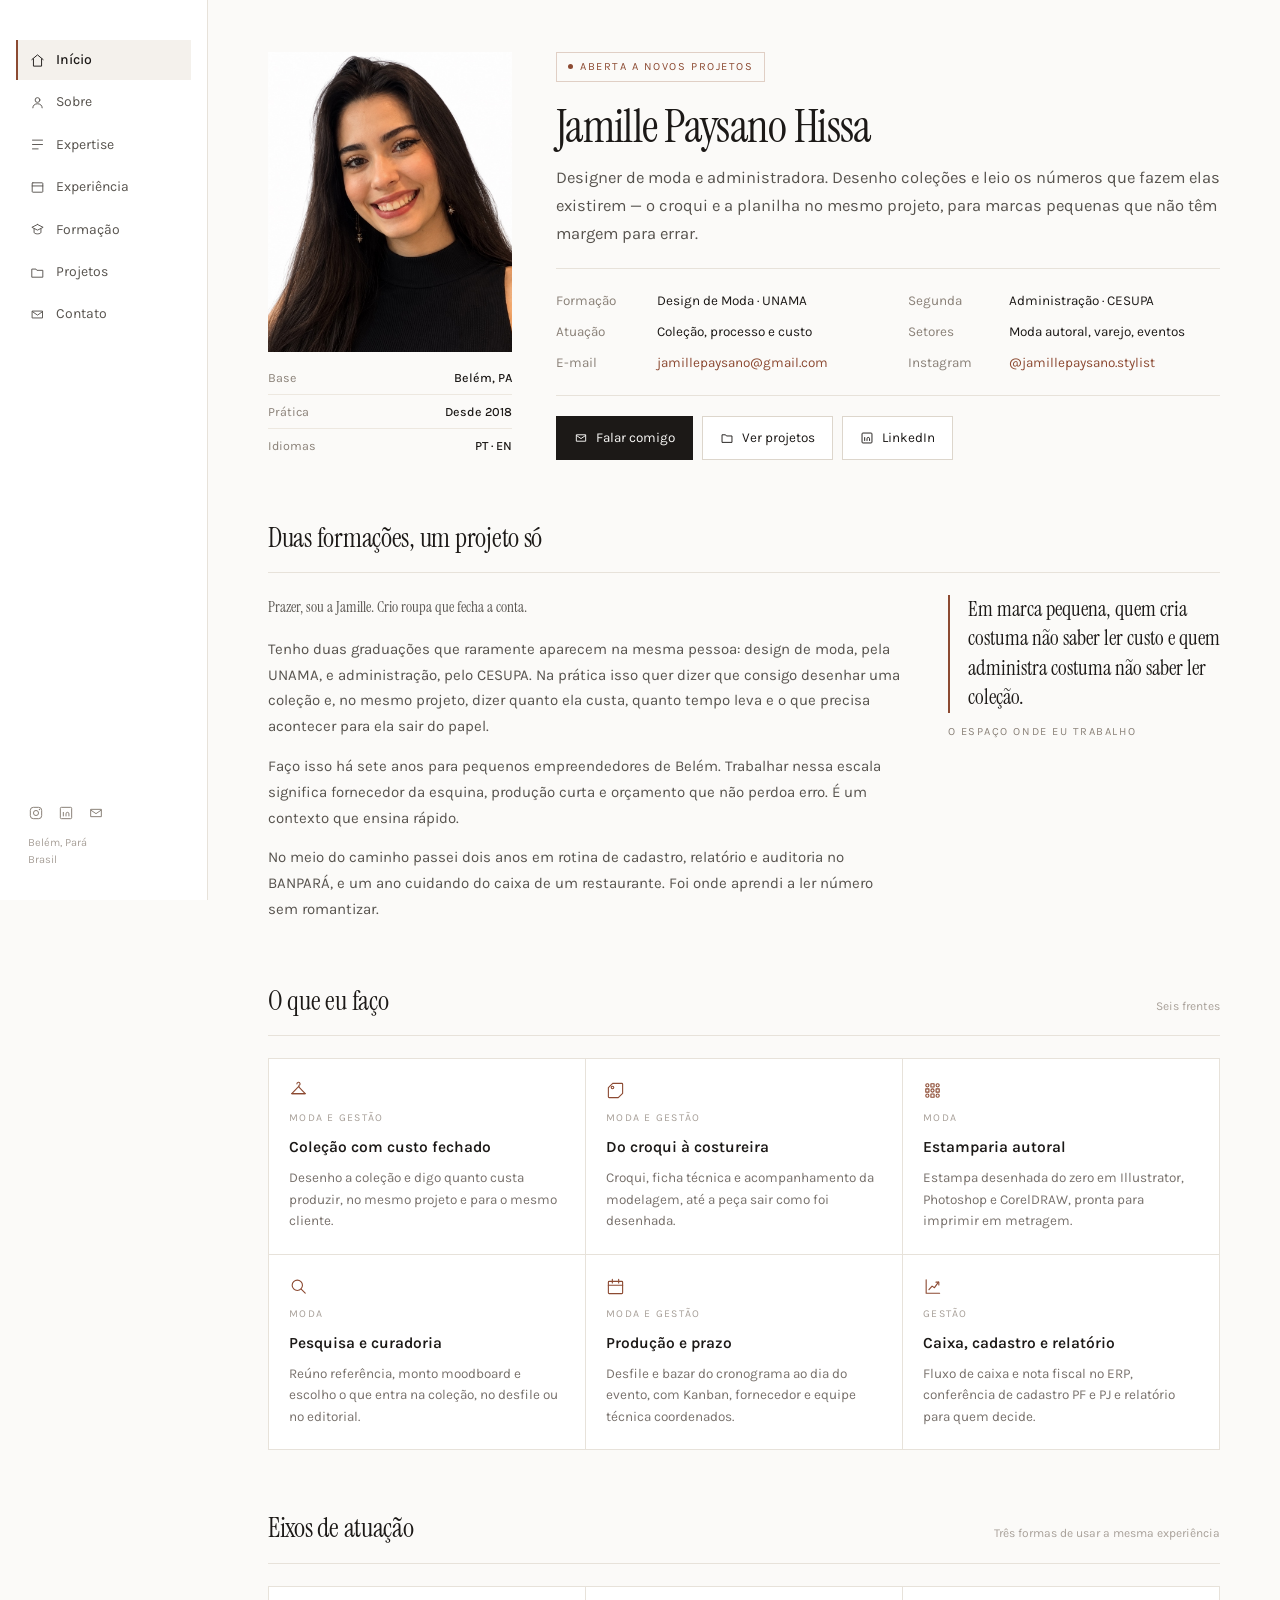
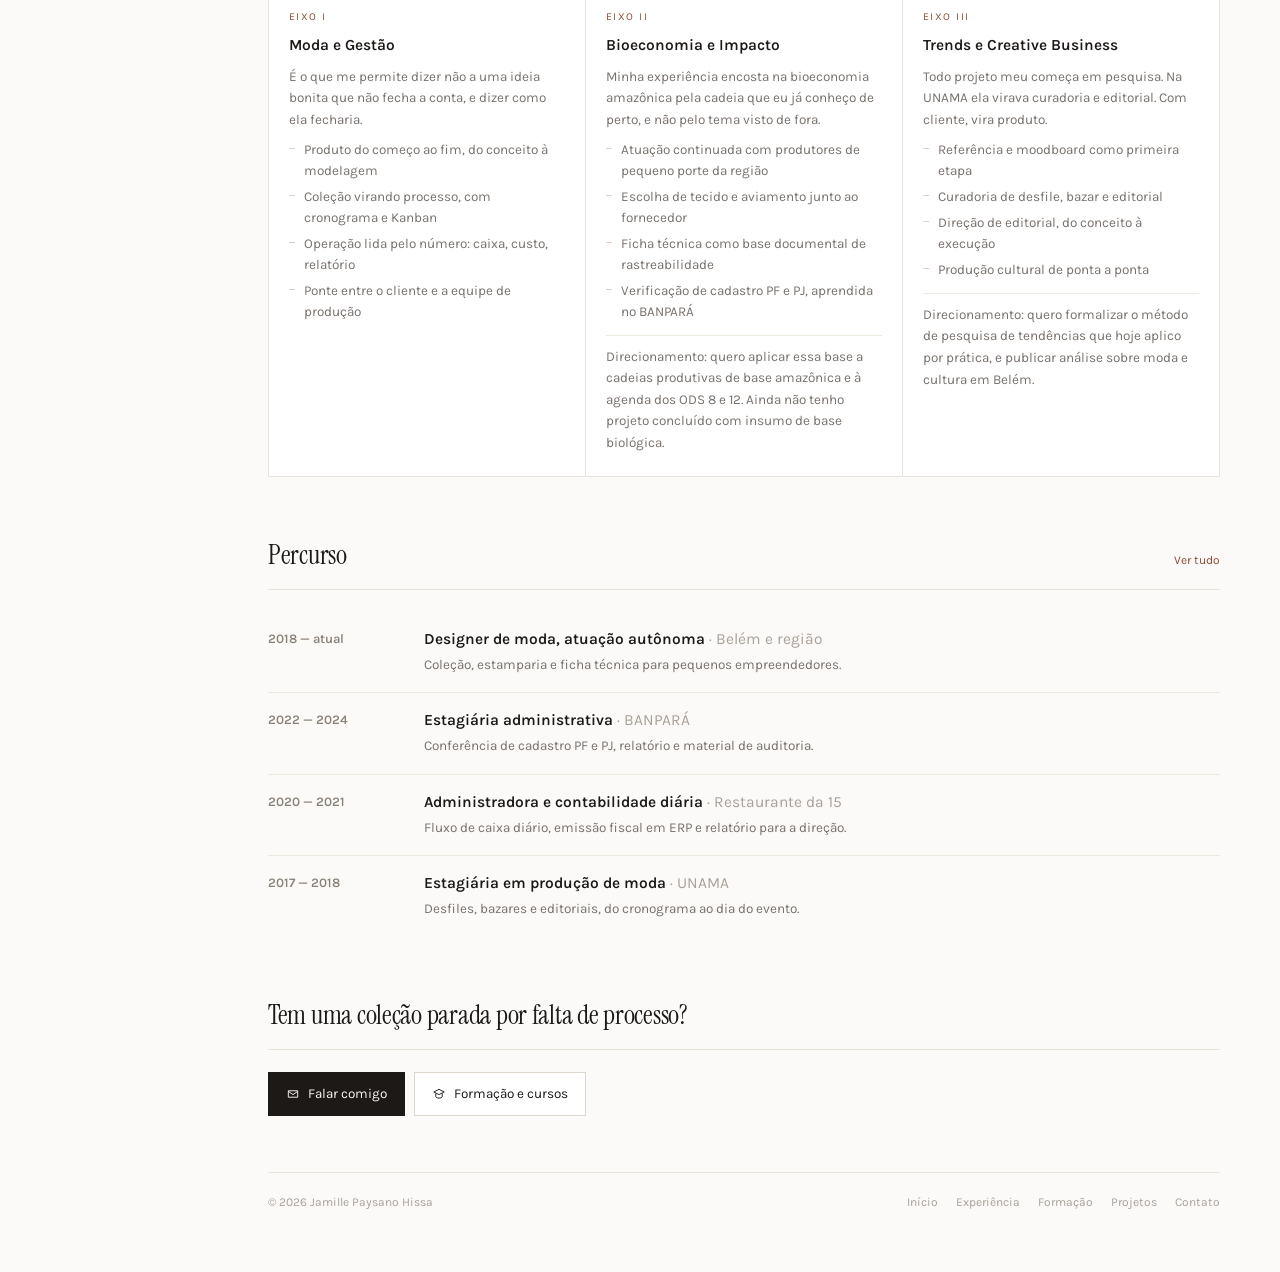
==== index.html @ 1a032f40 "Redesenha o site com menu lateral e nova tipografia Estrutura inspirada em williamcantu.com: menu la" ====
<!DOCTYPE html>
<html lang="pt-BR">
<head>
<meta charset="UTF-8">
<meta name="viewport" content="width=device-width, initial-scale=1.0">
<title>Jamille Paysano Hissa | Moda e Gestão</title>
<meta name="description" content="Designer de moda e administradora em Belém do Pará. Coleção, estamparia, processo e custo no mesmo projeto.">
<link rel="preconnect" href="https://fonts.googleapis.com">
<link rel="preconnect" href="https://fonts.gstatic.com" crossorigin>
<link href="https://fonts.googleapis.com/css2?family=Instrument+Serif:ital@0;1&amp;family=Karla:ital,wght@0,300;0,400;0,500;0,600;1,400&amp;display=swap" rel="stylesheet">
<link rel="stylesheet" href="css/styles.css">
</head>
<body>

<div class="shell">
  <aside class="sidebar">
    <div class="topbar">
      <a class="brand" href="index.html">
        <span class="brand-mark">Jamille<span>.</span></span>
        <span class="brand-sub">Moda &amp; Gestão</span>
      </a>
      <button class="nav-toggle" aria-label="Abrir menu" aria-expanded="false" aria-controls="nav">
        <svg viewBox="0 0 24 24" aria-hidden="true"><path d="M4 7h16M4 12h16M4 17h16"/></svg>
      </button>
    </div>

    <ul class="nav" id="nav">
      <li><a href="index.html" class="active" aria-current="page"><svg viewBox="0 0 24 24" aria-hidden="true"><path d="M3 10.5 12 3l9 7.5"/><path d="M5.5 9.5V21h13V9.5"/></svg>Início</a></li>
      <li><a href="index.html#sobre"><svg viewBox="0 0 24 24" aria-hidden="true"><circle cx="12" cy="8" r="3.8"/><path d="M4.5 20.5c0-4.1 3.4-6.5 7.5-6.5s7.5 2.4 7.5 6.5"/></svg>Sobre</a></li>
      <li><a href="index.html#expertise"><svg viewBox="0 0 24 24" aria-hidden="true"><path d="M4 5h16M4 12h16M4 19h9"/></svg>Expertise</a></li>
      <li><a href="pages/experiencia.html"><svg viewBox="0 0 24 24" aria-hidden="true"><rect x="3.5" y="4.5" width="17" height="15" rx="1"/><path d="M3.5 9.5h17"/></svg>Experiência</a></li>
      <li><a href="pages/formacao.html"><svg viewBox="0 0 24 24" aria-hidden="true"><path d="M12 4 3 8.5l9 4.5 9-4.5L12 4Z"/><path d="M6.5 11v5.5c0 1.4 2.5 2.5 5.5 2.5s5.5-1.1 5.5-2.5V11"/></svg>Formação</a></li>
      <li><a href="pages/projetos.html"><svg viewBox="0 0 24 24" aria-hidden="true"><path d="M3.5 6.5h6l1.5 2h9.5v11h-17z"/></svg>Projetos</a></li>
      <li><a href="pages/contato.html"><svg viewBox="0 0 24 24" aria-hidden="true"><path d="M4 6.5h16v11H4z"/><path d="m4 7.5 8 5.5 8-5.5"/></svg>Contato</a></li>
    </ul>

    <div class="sidebar-foot">
      <div class="social">
        <a href="https://www.instagram.com/jamillepaysano.stylist/" target="_blank" rel="noopener" aria-label="Instagram"><svg viewBox="0 0 24 24"><rect x="3.5" y="3.5" width="17" height="17" rx="4.5"/><circle cx="12" cy="12" r="3.8"/><circle cx="17.2" cy="6.8" r="1" fill="currentColor" stroke="none"/></svg></a>
        <a href="https://www.linkedin.com/in/jamillepaysano/" target="_blank" rel="noopener" aria-label="LinkedIn"><svg viewBox="0 0 24 24"><rect x="3.5" y="3.5" width="17" height="17" rx="1.5"/><path d="M8 10.5v6.5M8 7.4v.1M12 17v-3.8a2.2 2.2 0 0 1 4.4 0V17"/></svg></a>
        <a href="mailto:jamillepaysano@gmail.com" aria-label="E-mail"><svg viewBox="0 0 24 24"><path d="M4 6.5h16v11H4z"/><path d="m4 7.5 8 5.5 8-5.5"/></svg></a>
      </div>
      <p class="sidebar-base">Belém, Pará<br>Brasil</p>
    </div>
  </aside>

  <main class="content">
    <!-- APRESENTAÇÃO -->
    <section class="intro">
      <div class="intro-aside">
        <img class="portrait" src="assets/images/jamille-retrato.jpg"
             alt="Retrato de Jamille Paysano Hissa"
             width="1000" height="1000" fetchpriority="high" decoding="async">
        <dl class="mini">
          <div class="mini-row"><dt>Base</dt><dd>Belém, PA</dd></div>
          <div class="mini-row"><dt>Prática</dt><dd>Desde 2018</dd></div>
          <div class="mini-row"><dt>Idiomas</dt><dd>PT · EN</dd></div>
        </dl>
      </div>

      <div class="intro-main">
        <p class="eyebrow status">Aberta a novos projetos</p>

        <div>
          <h1 class="display intro-name">Jamille Paysano Hissa</h1>
          <p class="lede intro-lede">
            Designer de moda e administradora. Desenho coleções e leio os números que
            fazem elas existirem — o croqui e a planilha no mesmo projeto, para marcas
            pequenas que não têm margem para errar.
          </p>
        </div>

        <dl class="spec">
          <div class="spec-row"><dt>Formação</dt><dd>Design de Moda · UNAMA</dd></div>
          <div class="spec-row"><dt>Segunda</dt><dd>Administração · CESUPA</dd></div>
          <div class="spec-row"><dt>Atuação</dt><dd>Coleção, processo e custo</dd></div>
          <div class="spec-row"><dt>Setores</dt><dd>Moda autoral, varejo, eventos</dd></div>
          <div class="spec-row"><dt>E-mail</dt><dd><a href="mailto:jamillepaysano@gmail.com">jamillepaysano@gmail.com</a></dd></div>
          <div class="spec-row"><dt>Instagram</dt><dd><a href="https://www.instagram.com/jamillepaysano.stylist/" target="_blank" rel="noopener">@jamillepaysano.stylist</a></dd></div>
        </dl>

        <div class="actions">
          <a class="btn btn-solid" href="pages/contato.html">
            <svg viewBox="0 0 24 24" aria-hidden="true"><path d="M4 6.5h16v11H4z"/><path d="m4 7.5 8 5.5 8-5.5"/></svg>
            Falar comigo
          </a>
          <a class="btn btn-ghost" href="pages/projetos.html">
            <svg viewBox="0 0 24 24" aria-hidden="true"><path d="M3.5 6.5h6l1.5 2h9.5v11h-17z"/></svg>
            Ver projetos
          </a>
          <a class="btn btn-ghost" href="https://www.linkedin.com/in/jamillepaysano/" target="_blank" rel="noopener">
            <svg viewBox="0 0 24 24" aria-hidden="true"><rect x="3.5" y="3.5" width="17" height="17" rx="1.5"/><path d="M8 10.5v6.5M8 7.4v.1M12 17v-3.8a2.2 2.2 0 0 1 4.4 0V17"/></svg>
            LinkedIn
          </a>
        </div>
      </div>
    </section>

    <!-- SOBRE -->
    <section class="block" id="sobre">
      <div class="block-head">
        <h2 class="block-title">Duas formações, um projeto só</h2>
      </div>

      <div class="two-col">
        <div class="prose reveal">
          <p class="prose-intro">Prazer, sou a Jamille. Crio roupa que fecha a conta.</p>
          <p>
            Tenho duas graduações que raramente aparecem na mesma pessoa: design de moda,
            pela UNAMA, e administração, pelo CESUPA. Na prática isso quer dizer que consigo
            desenhar uma coleção e, no mesmo projeto, dizer quanto ela custa, quanto tempo
            leva e o que precisa acontecer para ela sair do papel.
          </p>
          <p>
            Faço isso há sete anos para pequenos empreendedores de Belém. Trabalhar nessa
            escala significa fornecedor da esquina, produção curta e orçamento que não
            perdoa erro. É um contexto que ensina rápido.
          </p>
          <p>
            No meio do caminho passei dois anos em rotina de cadastro, relatório e auditoria
            no BANPARÁ, e um ano cuidando do caixa de um restaurante. Foi onde aprendi a ler
            número sem romantizar.
          </p>
        </div>

        <div class="reveal">
          <blockquote class="pull">
            Em marca pequena, quem cria costuma não saber ler custo e quem administra
            costuma não saber ler coleção.
          </blockquote>
          <p class="pull-cap">O espaço onde eu trabalho</p>
        </div>
      </div>
    </section>

    <!-- EXPERTISE -->
    <section class="block" id="expertise">
      <div class="block-head">
        <h2 class="block-title">O que eu faço</h2>
        <span class="block-note">Seis frentes</span>
      </div>
      <div class="cards reveal">
        <article class="card">
          <svg viewBox="0 0 24 24" aria-hidden="true"><path d="M10 3.6a2 2 0 1 1 2.6 1.9v1.6"/><path d="M12 7.1 3.5 15.9h17L12 7.1Z"/><path d="M3.5 15.9h17"/></svg>
          <span class="card-tag">Moda e Gestão</span>
          <h3>Coleção com custo fechado</h3>
          <p>Desenho a coleção e digo quanto custa produzir, no mesmo projeto e para o mesmo cliente.</p>
        </article>
        <article class="card">
          <svg viewBox="0 0 24 24" aria-hidden="true"><path d="M3 8.5 8.5 3H20a1 1 0 0 1 1 1v11.5L15.5 21H4a1 1 0 0 1-1-1V8.5Z"/><circle cx="8.2" cy="8.2" r="1.6"/></svg>
          <span class="card-tag">Moda e Gestão</span>
          <h3>Do croqui à costureira</h3>
          <p>Croqui, ficha técnica e acompanhamento da modelagem, até a peça sair como foi desenhada.</p>
        </article>
        <article class="card">
          <svg viewBox="0 0 24 24" aria-hidden="true"><circle cx="5.5" cy="5.5" r="2"/><rect x="10" y="3.5" width="4" height="4"/><circle cx="18.5" cy="5.5" r="2"/><rect x="3.5" y="10" width="4" height="4"/><circle cx="12" cy="12" r="2"/><rect x="16.5" y="10" width="4" height="4"/><circle cx="5.5" cy="18.5" r="2"/><rect x="10" y="16.5" width="4" height="4"/><circle cx="18.5" cy="18.5" r="2"/></svg>
          <span class="card-tag">Moda</span>
          <h3>Estamparia autoral</h3>
          <p>Estampa desenhada do zero em Illustrator, Photoshop e CorelDRAW, pronta para imprimir em metragem.</p>
        </article>
        <article class="card">
          <svg viewBox="0 0 24 24" aria-hidden="true"><circle cx="10.5" cy="10.5" r="6.5"/><path d="m15.4 15.4 5.1 5.1"/></svg>
          <span class="card-tag">Moda</span>
          <h3>Pesquisa e curadoria</h3>
          <p>Reúno referência, monto moodboard e escolho o que entra na coleção, no desfile ou no editorial.</p>
        </article>
        <article class="card">
          <svg viewBox="0 0 24 24" aria-hidden="true"><rect x="3" y="5.5" width="18" height="15.5" rx="1"/><path d="M3 10.5h18M8 3v4.5M16 3v4.5"/></svg>
          <span class="card-tag">Moda e Gestão</span>
          <h3>Produção e prazo</h3>
          <p>Desfile e bazar do cronograma ao dia do evento, com Kanban, fornecedor e equipe técnica coordenados.</p>
        </article>
        <article class="card">
          <svg viewBox="0 0 24 24" aria-hidden="true"><path d="M4 3.5v17h17"/><path d="m7.5 16 4-4.5 3 2 5-7"/><path d="M16.4 6.5H20v3.6"/></svg>
          <span class="card-tag">Gestão</span>
          <h3>Caixa, cadastro e relatório</h3>
          <p>Fluxo de caixa e nota fiscal no ERP, conferência de cadastro PF e PJ e relatório para quem decide.</p>
        </article>
      </div>
    </section>

    <!-- EIXOS -->
    <section class="block" id="eixos">
      <div class="block-head">
        <h2 class="block-title">Eixos de atuação</h2>
        <span class="block-note">Três formas de usar a mesma experiência</span>
      </div>
      <div class="axes reveal">
        <article class="axis">
          <span class="axis-n">Eixo i</span>
          <h3>Moda e Gestão</h3>
          <p>É o que me permite dizer não a uma ideia bonita que não fecha a conta, e dizer como ela fecharia.</p>
          <ul>
            <li>Produto do começo ao fim, do conceito à modelagem</li>
            <li>Coleção virando processo, com cronograma e Kanban</li>
            <li>Operação lida pelo número: caixa, custo, relatório</li>
            <li>Ponte entre o cliente e a equipe de produção</li>
          </ul>
        </article>
        <article class="axis">
          <span class="axis-n">Eixo ii</span>
          <h3>Bioeconomia e Impacto</h3>
          <p>Minha experiência encosta na bioeconomia amazônica pela cadeia que eu já conheço de perto, e não pelo tema visto de fora.</p>
          <ul>
            <li>Atuação continuada com produtores de pequeno porte da região</li>
            <li>Escolha de tecido e aviamento junto ao fornecedor</li>
            <li>Ficha técnica como base documental de rastreabilidade</li>
            <li>Verificação de cadastro PF e PJ, aprendida no BANPARÁ</li>
          </ul>
          <p class="axis-note">Direcionamento: quero aplicar essa base a cadeias produtivas de base amazônica e à agenda dos ODS 8 e 12. Ainda não tenho projeto concluído com insumo de base biológica.</p>
        </article>
        <article class="axis">
          <span class="axis-n">Eixo iii</span>
          <h3>Trends e Creative Business</h3>
          <p>Todo projeto meu começa em pesquisa. Na UNAMA ela virava curadoria e editorial. Com cliente, vira produto.</p>
          <ul>
            <li>Referência e moodboard como primeira etapa</li>
            <li>Curadoria de desfile, bazar e editorial</li>
            <li>Direção de editorial, do conceito à execução</li>
            <li>Produção cultural de ponta a ponta</li>
          </ul>
          <p class="axis-note">Direcionamento: quero formalizar o método de pesquisa de tendências que hoje aplico por prática, e publicar análise sobre moda e cultura em Belém.</p>
        </article>
      </div>
    </section>

    <!-- PERCURSO -->
    <section class="block">
      <div class="block-head">
        <h2 class="block-title">Percurso</h2>
        <span class="block-note"><a href="pages/experiencia.html">Ver tudo</a></span>
      </div>

      <div class="entries reveal">
        <article class="entry">
          <div class="entry-date">2018 — atual</div>
          <div class="entry-body">
            <h3>Designer de moda, atuação autônoma <span class="entry-org">· Belém e região</span></h3>
            <p>Coleção, estamparia e ficha técnica para pequenos empreendedores.</p>
          </div>
        </article>
        <article class="entry">
          <div class="entry-date">2022 — 2024</div>
          <div class="entry-body">
            <h3>Estagiária administrativa <span class="entry-org">· BANPARÁ</span></h3>
            <p>Conferência de cadastro PF e PJ, relatório e material de auditoria.</p>
          </div>
        </article>
        <article class="entry">
          <div class="entry-date">2020 — 2021</div>
          <div class="entry-body">
            <h3>Administradora e contabilidade diária <span class="entry-org">· Restaurante da 15</span></h3>
            <p>Fluxo de caixa diário, emissão fiscal em ERP e relatório para a direção.</p>
          </div>
        </article>
        <article class="entry">
          <div class="entry-date">2017 — 2018</div>
          <div class="entry-body">
            <h3>Estagiária em produção de moda <span class="entry-org">· UNAMA</span></h3>
            <p>Desfiles, bazares e editoriais, do cronograma ao dia do evento.</p>
          </div>
        </article>
      </div>
    </section>

    <!-- CHAMADA FINAL -->
    <section class="block">
      <div class="block-head">
        <h2 class="block-title">Tem uma coleção parada por falta de processo?</h2>
      </div>
      <div class="actions">
        <a class="btn btn-solid" href="pages/contato.html">
          <svg viewBox="0 0 24 24" aria-hidden="true"><path d="M4 6.5h16v11H4z"/><path d="m4 7.5 8 5.5 8-5.5"/></svg>
          Falar comigo
        </a>
        <a class="btn btn-ghost" href="pages/formacao.html">
          <svg viewBox="0 0 24 24" aria-hidden="true"><path d="M12 4 3 8.5l9 4.5 9-4.5L12 4Z"/><path d="M6.5 11v5.5c0 1.4 2.5 2.5 5.5 2.5s5.5-1.1 5.5-2.5V11"/></svg>
          Formação e cursos
        </a>
      </div>
    </section>

    <div class="foot">
      <span>© <span data-year></span> Jamille Paysano Hissa</span>
      <div class="foot-links">
        <a href="index.html">Início</a>
        <a href="pages/experiencia.html">Experiência</a>
        <a href="pages/formacao.html">Formação</a>
        <a href="pages/projetos.html">Projetos</a>
        <a href="pages/contato.html">Contato</a>
      </div>
    </div>
  </main>
</div>

<script src="js/script.js"></script>
</body>
</html>
---- css/styles.css ----
/* ============================================================
   Jamille Paysano Hissa — identidade visual
   Estrutura: menu lateral fixo, ficha rótulo+valor, cards em grade.
   Instrument Serif no display, Karla no corpo. Argila como accent.
   ============================================================ */

:root{
  --bg:#FBFAF8;
  --surface:#FFFFFF;
  --ink:#1C1917;
  --ink-2:#57534E;
  --ink-3:#78716C;
  --muted:#8A8178;
  --faint:#A8A099;
  --line:#E7E2DA;
  --line-2:#EDE8E0;
  --clay:#8C4A32;
  --clay-deep:#6B3524;
  --clay-line:#E0CFC5;
  --clay-wash:#F4F1EC;

  --serif:'Instrument Serif',Georgia,'Times New Roman',serif;
  --sans:Karla,-apple-system,BlinkMacSystemFont,'Helvetica Neue',Arial,sans-serif;

  --nav-w:208px;
  --pad-x:60px;
}

*,*::before,*::after{box-sizing:border-box;margin:0;padding:0}

html{font-size:16px;scroll-behavior:smooth}

body{
  font-family:var(--sans);
  background:var(--bg);
  color:var(--ink);
  font-size:15px;
  line-height:1.6;
  -webkit-font-smoothing:antialiased;
}

img{max-width:100%;height:auto;display:block}
a{color:var(--clay);text-decoration:none;transition:color .18s ease}
a:hover{color:var(--clay-deep)}

/* ---------- tipografia ---------- */

.display{
  font-family:var(--serif);
  font-weight:400;
  letter-spacing:-.015em;
  line-height:1.06;
}
.display em{font-style:italic;color:var(--clay)}

.eyebrow{
  display:inline-flex;align-items:center;gap:7px;
  font-size:11px;letter-spacing:.14em;text-transform:uppercase;
  color:var(--clay);
}
.eyebrow--muted{color:var(--muted)}

.lede{font-size:16.5px;line-height:1.68;color:var(--ink-2);text-wrap:pretty}

/* ---------- layout base ---------- */

.shell{display:flex;min-height:100vh}

.content{
  flex-grow:1;min-width:0;
  margin-left:var(--nav-w);
  padding:52px var(--pad-x) 60px;
  display:flex;flex-direction:column;gap:56px;
}

/* ---------- menu lateral ---------- */

.sidebar{
  position:fixed;top:0;left:0;bottom:0;width:var(--nav-w);
  background:var(--surface);border-right:1px solid var(--line);
  padding:40px 0 32px;
  display:flex;flex-direction:column;gap:44px;
  z-index:900;
}

.brand{display:block;padding:0 28px;color:var(--ink)}
.brand:hover{color:var(--ink)}
.brand-mark{
  font-family:var(--serif);font-size:27px;line-height:1;letter-spacing:-.01em;
  display:block;
}
.brand-mark span{font-style:italic;color:var(--clay)}
.brand-sub{
  display:block;margin-top:8px;
  font-size:10.5px;letter-spacing:.16em;text-transform:uppercase;color:var(--muted);
}

.nav{display:flex;flex-direction:column;gap:2px;padding:0 16px;list-style:none}
.nav a{
  display:flex;align-items:center;gap:11px;
  padding:9px 12px;font-size:14px;color:var(--ink-2);
  border-left:2px solid transparent;transition:background .18s ease,color .18s ease;
}
.nav a:hover{background:var(--clay-wash);color:var(--ink)}
.nav a.active{background:var(--clay-wash);border-left-color:var(--clay);color:var(--ink);font-weight:500}
.nav svg{width:15px;height:15px;flex-shrink:0;stroke:currentColor;fill:none;stroke-width:1.5;stroke-linecap:round;stroke-linejoin:round}

.sidebar-foot{margin-top:auto;padding:0 28px;display:flex;flex-direction:column;gap:14px}
.social{display:flex;gap:14px}
.social a{color:var(--muted);display:flex}
.social a:hover{color:var(--clay)}
.social svg{width:16px;height:16px;stroke:currentColor;fill:none;stroke-width:1.5}
.sidebar-base{font-size:11px;color:var(--faint);line-height:1.5}

.nav-toggle{display:none;background:none;border:0;cursor:pointer;padding:6px}
.nav-toggle svg{width:22px;height:22px;stroke:var(--ink);fill:none;stroke-width:1.5;stroke-linecap:round}
.topbar{display:none}

/* ---------- cabeçalho de apresentação ---------- */

.intro{display:flex;gap:44px;align-items:flex-start}
.intro-aside{flex-shrink:0;width:244px;display:flex;flex-direction:column;gap:16px}
.intro-main{flex-grow:1;min-width:0;display:flex;flex-direction:column;gap:20px}

.portrait{
  width:100%;height:300px;object-fit:cover;object-position:center 14%;
  filter:saturate(.94);
}

.status{
  align-self:flex-start;
  border:1px solid var(--clay-line);padding:5px 11px;
}
.status::before{
  content:"";width:5px;height:5px;border-radius:50%;background:var(--clay);
}

.intro-name{font-size:46px;margin-bottom:14px}
.intro-lede{max-width:41em}

/* ficha rótulo + valor */
.spec{
  display:grid;grid-template-columns:repeat(2,minmax(0,1fr));gap:11px 40px;
  padding:22px 0;border-top:1px solid var(--line);border-bottom:1px solid var(--line);
}
.spec-row{display:flex;gap:9px;align-items:baseline;font-size:13.5px;line-height:1.5}
.spec-row dt{color:var(--muted);min-width:92px;flex-shrink:0}
.spec-row dd{color:var(--ink)}

/* ficha compacta da coluna do retrato */
.mini{display:flex;flex-direction:column;gap:7px}
.mini-row{
  display:flex;justify-content:space-between;gap:12px;font-size:12.5px;
  border-bottom:1px solid var(--line-2);padding-bottom:6px;
}
.mini-row:last-child{border-bottom:0;padding-bottom:0}
.mini-row dt{color:var(--muted)}
.mini-row dd{font-weight:500;text-align:right}

/* ---------- botões ---------- */

.actions{display:flex;gap:9px;flex-wrap:wrap}
.btn{
  display:inline-flex;align-items:center;gap:8px;
  font-size:13.5px;padding:10px 17px;border:1px solid transparent;
  transition:background .18s ease,border-color .18s ease,color .18s ease;
}
.btn svg{width:14px;height:14px;stroke:currentColor;fill:none;stroke-width:1.6;flex-shrink:0}
.btn-solid{background:var(--ink);color:var(--bg)}
.btn-solid:hover{background:var(--clay);color:var(--bg)}
.btn-ghost{background:var(--surface);border-color:#DDD6CC;color:var(--ink)}
.btn-ghost:hover{border-color:var(--ink);color:var(--ink)}

/* ---------- seções ---------- */

.block{display:flex;flex-direction:column;gap:22px}
.block-head{
  display:flex;align-items:baseline;justify-content:space-between;gap:16px;
  border-bottom:1px solid var(--line);padding-bottom:13px;
}
.block-title{font-family:var(--serif);font-size:27px;font-weight:400;letter-spacing:-.01em}
.block-note{font-size:12px;color:var(--faint)}
.block-note a{color:var(--clay)}

/* ---------- grade de cards ---------- */

.cards{
  display:grid;grid-template-columns:repeat(3,minmax(0,1fr));gap:1px;
  background:var(--line);border:1px solid var(--line);
}
.card{background:var(--surface);padding:22px 20px;display:flex;flex-direction:column;gap:10px}
.card svg{width:19px;height:19px;stroke:var(--clay);fill:none;stroke-width:1.4;stroke-linecap:round;stroke-linejoin:round}
.card h3{font-size:15.5px;font-weight:600;line-height:1.3}
.card p{font-size:13.5px;color:var(--ink-3);line-height:1.6}
.card-tag{font-size:10.5px;letter-spacing:.12em;text-transform:uppercase;color:var(--faint)}

/* ---------- lista de percurso / entradas ---------- */

.entries{display:flex;flex-direction:column}
.entry{
  display:grid;grid-template-columns:128px 1fr;gap:28px;
  padding:17px 0;border-bottom:1px solid var(--line-2);align-items:start;
}
.entry:last-child{border-bottom:0}
.entry-date{font-size:13px;font-weight:600;color:var(--muted)}
.entry-body{display:flex;flex-direction:column;gap:4px;min-width:0}
.entry-body h3{font-size:15.5px;font-weight:600;line-height:1.35}
.entry-org{font-weight:400;color:var(--faint)}
.entry-body p{font-size:13.5px;color:var(--ink-3);line-height:1.6}
.entry-body ul{list-style:none;display:flex;flex-direction:column;gap:5px;margin-top:4px}
.entry-body li{
  font-size:13.5px;color:var(--ink-3);line-height:1.6;
  padding-left:15px;position:relative;
}
.entry-body li::before{
  content:"";position:absolute;left:0;top:.62em;
  width:6px;height:1px;background:var(--clay-line);
}

/* ---------- eixos ---------- */

.axes{display:grid;grid-template-columns:repeat(3,minmax(0,1fr));gap:1px;background:var(--line);border:1px solid var(--line)}
.axis{background:var(--surface);padding:22px 20px;display:flex;flex-direction:column;gap:10px}
.axis-n{font-size:10.5px;letter-spacing:.14em;text-transform:uppercase;color:var(--clay)}
.axis h3{font-size:15.5px;font-weight:600;line-height:1.3}
.axis>p{font-size:13.5px;color:var(--ink-3);line-height:1.6}
.axis ul{list-style:none;display:flex;flex-direction:column;gap:5px}
.axis li{font-size:13.5px;color:var(--ink-3);line-height:1.55;padding-left:15px;position:relative}
.axis li::before{content:"";position:absolute;left:0;top:.6em;width:6px;height:1px;background:var(--clay-line)}
.axis-note{
  margin-top:2px;padding-top:10px;border-top:1px solid var(--line-2);
  font-size:12.5px;color:var(--muted);line-height:1.55;
}

/* ---------- cabeçalho de página interna ---------- */

.page-head{display:flex;flex-direction:column;gap:14px}
.page-head h1{font-size:38px}
.page-head .lede{max-width:44em}

/* ---------- projetos ---------- */

.projects{display:grid;grid-template-columns:repeat(2,minmax(0,1fr));gap:1px;background:var(--line);border:1px solid var(--line)}
.project{background:var(--surface);display:flex;flex-direction:column}
.project-canvas{
  aspect-ratio:4/3;background:var(--clay-wash);
  display:flex;align-items:center;justify-content:center;
  border-bottom:1px solid var(--line);
}
.project-canvas span{font-size:11px;letter-spacing:.14em;text-transform:uppercase;color:var(--faint)}
.project-body{padding:20px;display:flex;flex-direction:column;gap:8px}
.project-meta{font-size:11px;letter-spacing:.12em;text-transform:uppercase;color:var(--clay)}
.project-body h3{font-size:16px;font-weight:600;line-height:1.3}
.project-body p{font-size:13.5px;color:var(--ink-3);line-height:1.6}

/* ---------- contato ---------- */

.contact-grid{display:grid;grid-template-columns:repeat(2,minmax(0,1fr));gap:1px;background:var(--line);border:1px solid var(--line)}
.contact-cell{background:var(--surface);padding:20px;display:flex;flex-direction:column;gap:6px}
.contact-cell .eyebrow{color:var(--muted);font-size:10.5px}
.contact-cell a,.contact-cell p{font-size:15px}

/* ---------- competências ---------- */

.skills{display:flex;flex-direction:column}
.skill-row{
  display:grid;grid-template-columns:170px 1fr;gap:28px;
  padding:15px 0;border-bottom:1px solid var(--line-2);
}
.skill-row:last-child{border-bottom:0}
.skill-row dt{font-size:13px;font-weight:600;color:var(--muted)}
.skill-row dd{font-size:13.5px;color:var(--ink-3);line-height:1.65}

/* ---------- citação ---------- */

.pull{
  font-family:var(--serif);font-size:21px;line-height:1.4;color:var(--ink);
  border-left:2px solid var(--clay);padding-left:18px;font-weight:400;
}
.pull-cap{margin-top:10px;font-size:11px;letter-spacing:.14em;text-transform:uppercase;color:var(--muted)}

/* ---------- prosa ---------- */

.prose{display:flex;flex-direction:column;gap:14px;max-width:44em}
.prose p{font-size:15px;color:var(--ink-2);line-height:1.72}
.prose-intro{font-family:var(--serif);font-size:26px;line-height:1.32;color:var(--ink);margin-bottom:2px}

.two-col{display:grid;grid-template-columns:1.4fr .6fr;gap:44px;align-items:start}

/* ---------- rodapé ---------- */

.foot{
  display:flex;justify-content:space-between;align-items:center;gap:20px;flex-wrap:wrap;
  border-top:1px solid var(--line);padding-top:20px;
  font-size:12px;color:var(--faint);
}
.foot-links{display:flex;gap:18px}
.foot-links a{color:var(--faint)}
.foot-links a:hover{color:var(--clay)}

/* ---------- reveal ---------- */

.reveal{opacity:1;transform:none;transition:opacity .6s ease,transform .6s ease}
.js-reveal{opacity:0;transform:translateY(16px)}
.js-reveal.on{opacity:1;transform:translateY(0)}

/* ---------- responsivo ---------- */

@media(max-width:1080px){
  :root{--pad-x:40px}
  .cards,.axes{grid-template-columns:repeat(2,minmax(0,1fr))}
}

@media(max-width:860px){
  :root{--pad-x:20px}

  /* .shell e flex-row no desktop: no celular precisa empilhar,
     senao a barra lateral vira uma coluna estreita e o conteudo transborda */
  .shell{display:block}

  /* o menu lateral vira barra no topo */
  .sidebar{
    position:sticky;top:0;left:auto;bottom:auto;width:100%;
    flex-direction:column;gap:0;padding:0;
    border-right:0;border-bottom:1px solid var(--line);
  }
  .topbar{
    display:flex;align-items:center;justify-content:space-between;
    padding:16px 20px;
  }
  .brand{padding:0}
  .brand-mark{font-size:21px}
  .brand-sub{font-size:9px;margin-top:4px}
  .nav-toggle{display:block}

  /* fechado precisa medir zero: o padding só entra com o estado aberto */
  .nav{
    max-height:0;overflow:hidden;padding:0 12px;
    transition:max-height .28s ease,padding .28s ease;
  }
  .nav.open{max-height:420px;padding:8px 12px 16px;border-top:1px solid var(--line-2)}
  .nav a{padding:12px;min-height:44px}
  .sidebar-foot{display:none}

  .content{margin-left:0;padding:26px var(--pad-x) 40px;gap:34px}

  .intro{flex-direction:column;gap:18px}
  .intro-aside{width:100%}
  .portrait{height:290px}
  .intro-name{font-size:34px}
  .page-head h1{font-size:30px}
  .spec{grid-template-columns:1fr;gap:9px}
  .two-col{grid-template-columns:1fr;gap:28px}

  .cards,.axes,.projects,.contact-grid{grid-template-columns:1fr}
  .entry{grid-template-columns:1fr;gap:6px}
  .skill-row{grid-template-columns:1fr;gap:4px}

  /* alvo de toque confortável no celular */
  .actions{flex-direction:column}
  .btn{justify-content:center;padding:14px 18px;min-height:48px;font-size:14.5px}

  .foot{flex-direction:column;align-items:flex-start;gap:12px}
  .foot-links{flex-wrap:wrap;gap:14px}
}
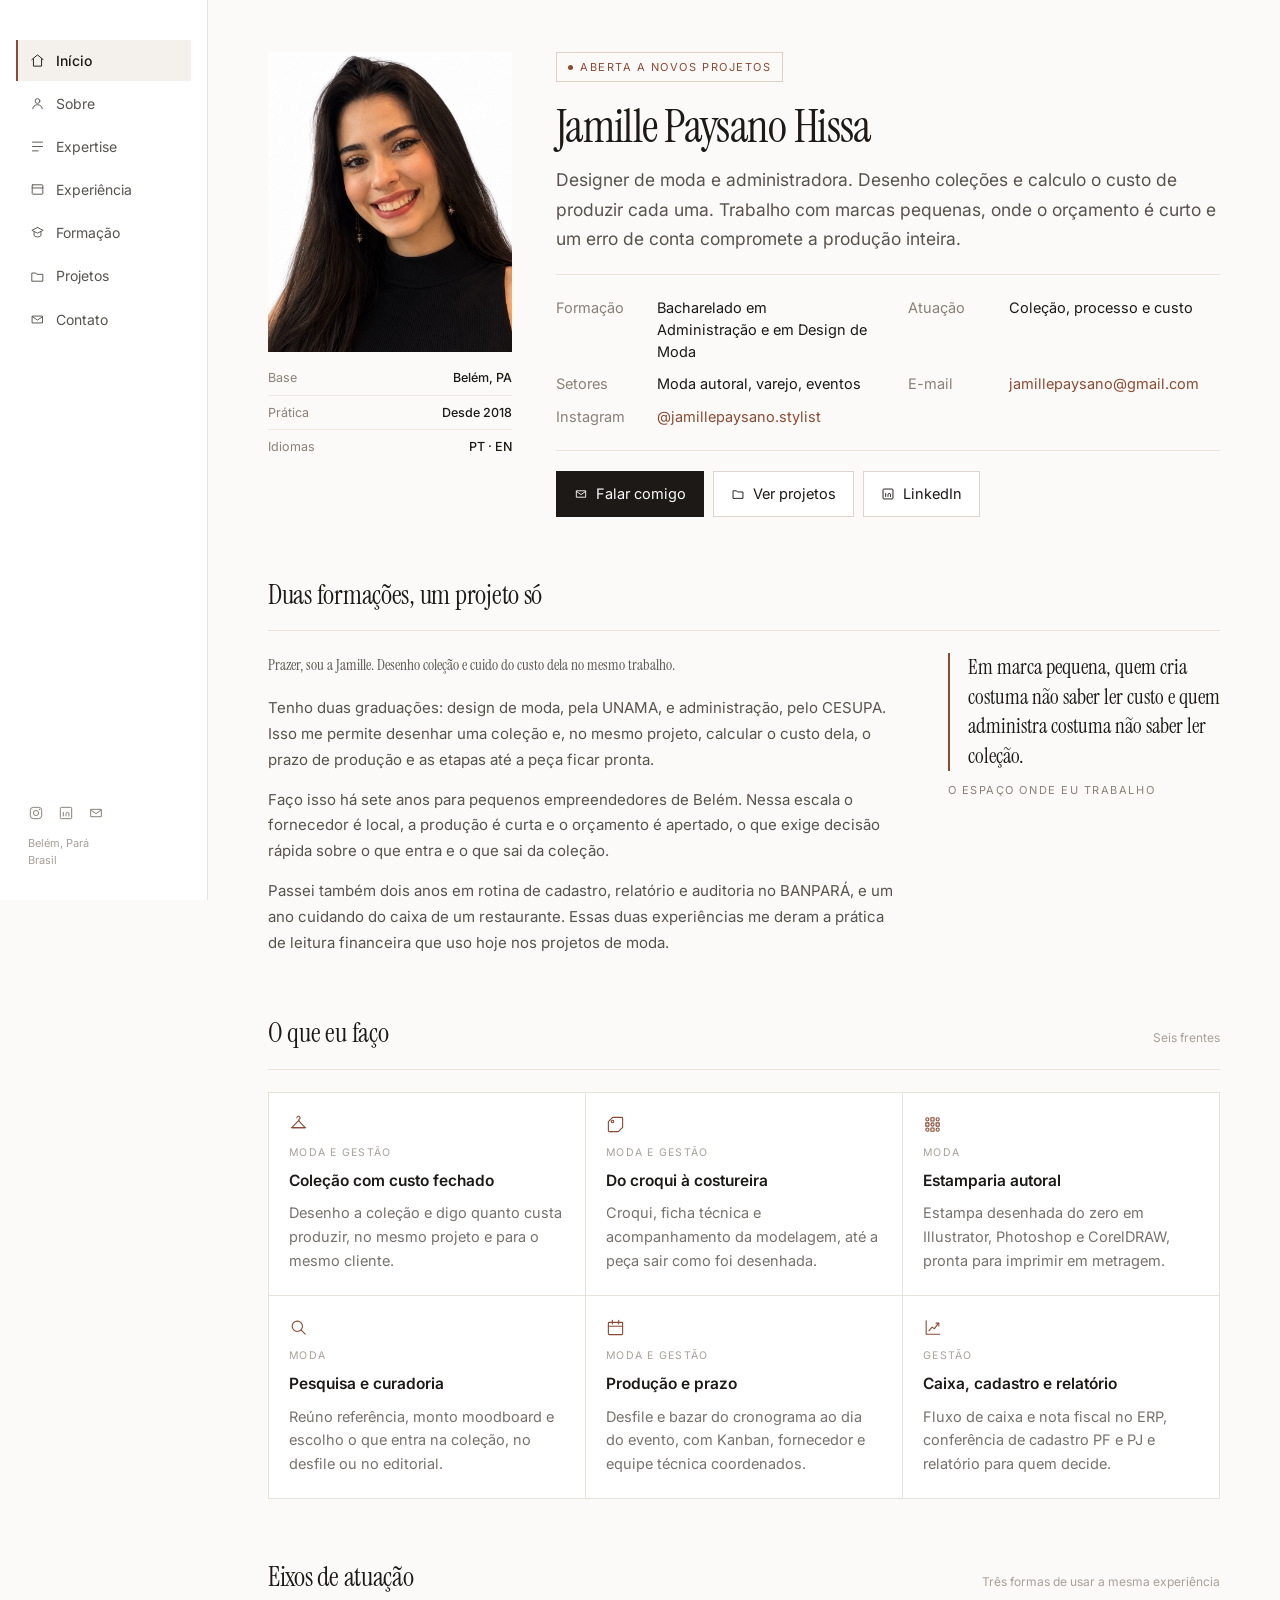
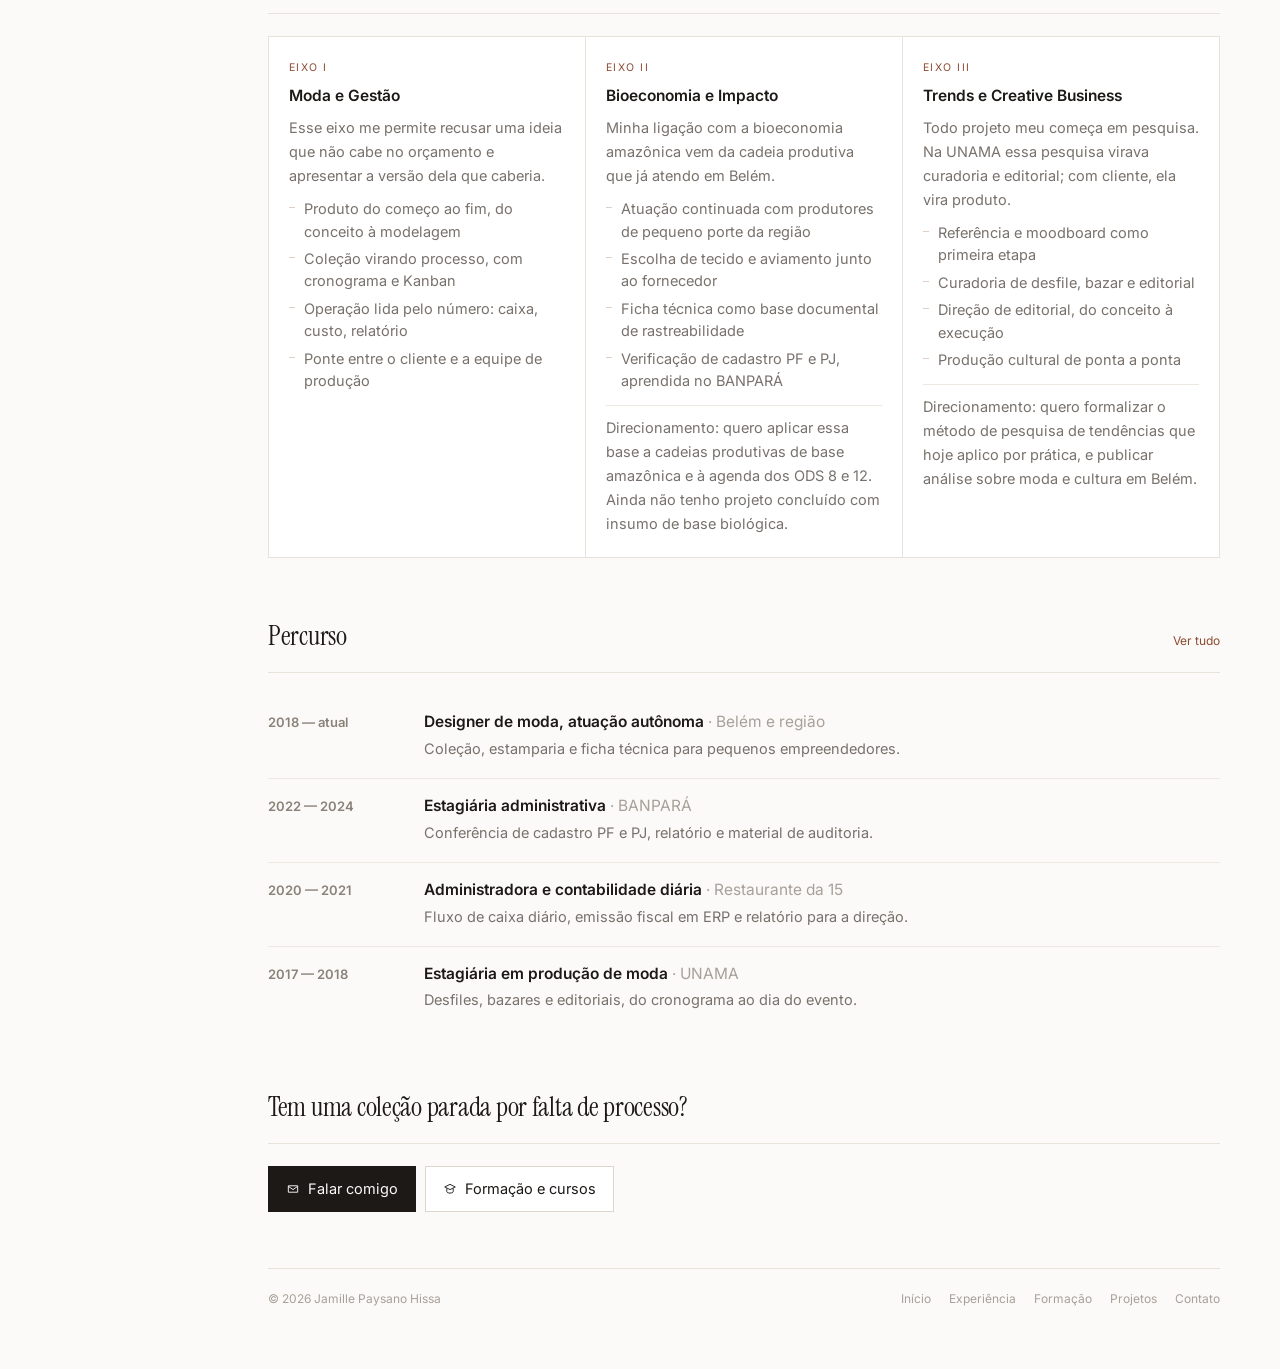
==== commit 95a6001d: "Humaniza os textos, funde a linha de formacao e troca a fonte Remove os padroes de escrita de IA que" ====
--- a/index.html
+++ b/index.html
@@ -7,7 +7,7 @@
 <meta name="description" content="Designer de moda e administradora em Belém do Pará. Coleção, estamparia, processo e custo no mesmo projeto.">
 <link rel="preconnect" href="https://fonts.googleapis.com">
 <link rel="preconnect" href="https://fonts.gstatic.com" crossorigin>
-<link href="https://fonts.googleapis.com/css2?family=Instrument+Serif:ital@0;1&amp;family=Karla:ital,wght@0,300;0,400;0,500;0,600;1,400&amp;display=swap" rel="stylesheet">
+<link href="https://fonts.googleapis.com/css2?family=Instrument+Serif:ital@0;1&amp;family=Inter:wght@400;500;600&amp;display=swap" rel="stylesheet">
 <link rel="stylesheet" href="css/styles.css">
 </head>
 <body>
@@ -64,15 +64,14 @@
         <div>
           <h1 class="display intro-name">Jamille Paysano Hissa</h1>
           <p class="lede intro-lede">
-            Designer de moda e administradora. Desenho coleções e leio os números que
-            fazem elas existirem — o croqui e a planilha no mesmo projeto, para marcas
-            pequenas que não têm margem para errar.
+            Designer de moda e administradora. Desenho coleções e calculo o custo de
+            produzir cada uma. Trabalho com marcas pequenas, onde o orçamento é curto e
+            um erro de conta compromete a produção inteira.
           </p>
         </div>
 
         <dl class="spec">
-          <div class="spec-row"><dt>Formação</dt><dd>Design de Moda · UNAMA</dd></div>
-          <div class="spec-row"><dt>Segunda</dt><dd>Administração · CESUPA</dd></div>
+          <div class="spec-row"><dt>Formação</dt><dd>Bacharelado em Administração e em Design de Moda</dd></div>
           <div class="spec-row"><dt>Atuação</dt><dd>Coleção, processo e custo</dd></div>
           <div class="spec-row"><dt>Setores</dt><dd>Moda autoral, varejo, eventos</dd></div>
           <div class="spec-row"><dt>E-mail</dt><dd><a href="mailto:jamillepaysano@gmail.com">jamillepaysano@gmail.com</a></dd></div>
@@ -104,22 +103,21 @@
 
       <div class="two-col">
         <div class="prose reveal">
-          <p class="prose-intro">Prazer, sou a Jamille. Crio roupa que fecha a conta.</p>
+          <p class="prose-intro">Prazer, sou a Jamille. Desenho coleção e cuido do custo dela no mesmo trabalho.</p>
           <p>
-            Tenho duas graduações que raramente aparecem na mesma pessoa: design de moda,
-            pela UNAMA, e administração, pelo CESUPA. Na prática isso quer dizer que consigo
-            desenhar uma coleção e, no mesmo projeto, dizer quanto ela custa, quanto tempo
-            leva e o que precisa acontecer para ela sair do papel.
+            Tenho duas graduações: design de moda, pela UNAMA, e administração, pelo CESUPA.
+            Isso me permite desenhar uma coleção e, no mesmo projeto, calcular o custo dela,
+            o prazo de produção e as etapas até a peça ficar pronta.
           </p>
           <p>
-            Faço isso há sete anos para pequenos empreendedores de Belém. Trabalhar nessa
-            escala significa fornecedor da esquina, produção curta e orçamento que não
-            perdoa erro. É um contexto que ensina rápido.
+            Faço isso há sete anos para pequenos empreendedores de Belém. Nessa escala o
+            fornecedor é local, a produção é curta e o orçamento é apertado, o que exige
+            decisão rápida sobre o que entra e o que sai da coleção.
           </p>
           <p>
-            No meio do caminho passei dois anos em rotina de cadastro, relatório e auditoria
-            no BANPARÁ, e um ano cuidando do caixa de um restaurante. Foi onde aprendi a ler
-            número sem romantizar.
+            Passei também dois anos em rotina de cadastro, relatório e auditoria no BANPARÁ,
+            e um ano cuidando do caixa de um restaurante. Essas duas experiências me deram a
+            prática de leitura financeira que uso hoje nos projetos de moda.
           </p>
         </div>
 
@@ -189,7 +187,7 @@
         <article class="axis">
           <span class="axis-n">Eixo i</span>
           <h3>Moda e Gestão</h3>
-          <p>É o que me permite dizer não a uma ideia bonita que não fecha a conta, e dizer como ela fecharia.</p>
+          <p>Esse eixo me permite recusar uma ideia que não cabe no orçamento e apresentar a versão dela que caberia.</p>
           <ul>
             <li>Produto do começo ao fim, do conceito à modelagem</li>
             <li>Coleção virando processo, com cronograma e Kanban</li>
@@ -200,7 +198,7 @@
         <article class="axis">
           <span class="axis-n">Eixo ii</span>
           <h3>Bioeconomia e Impacto</h3>
-          <p>Minha experiência encosta na bioeconomia amazônica pela cadeia que eu já conheço de perto, e não pelo tema visto de fora.</p>
+          <p>Minha ligação com a bioeconomia amazônica vem da cadeia produtiva que já atendo em Belém.</p>
           <ul>
             <li>Atuação continuada com produtores de pequeno porte da região</li>
             <li>Escolha de tecido e aviamento junto ao fornecedor</li>
@@ -212,7 +210,7 @@
         <article class="axis">
           <span class="axis-n">Eixo iii</span>
           <h3>Trends e Creative Business</h3>
-          <p>Todo projeto meu começa em pesquisa. Na UNAMA ela virava curadoria e editorial. Com cliente, vira produto.</p>
+          <p>Todo projeto meu começa em pesquisa. Na UNAMA essa pesquisa virava curadoria e editorial; com cliente, ela vira produto.</p>
           <ul>
             <li>Referência e moodboard como primeira etapa</li>
             <li>Curadoria de desfile, bazar e editorial</li>
--- a/css/styles.css
+++ b/css/styles.css
@@ -1,7 +1,7 @@
 /* ============================================================
    Jamille Paysano Hissa — identidade visual
    Estrutura: menu lateral fixo, ficha rótulo+valor, cards em grade.
-   Instrument Serif no display, Karla no corpo. Argila como accent.
+   Instrument Serif no display, Inter no corpo. Argila como accent.
    ============================================================ */
 
 :root{
@@ -20,7 +20,7 @@
   --clay-wash:#F4F1EC;
 
   --serif:'Instrument Serif',Georgia,'Times New Roman',serif;
-  --sans:Karla,-apple-system,BlinkMacSystemFont,'Helvetica Neue',Arial,sans-serif;
+  --sans:Inter,-apple-system,BlinkMacSystemFont,'Segoe UI','Helvetica Neue',Arial,sans-serif;
 
   --nav-w:208px;
   --pad-x:60px;
@@ -34,8 +34,8 @@
   font-family:var(--sans);
   background:var(--bg);
   color:var(--ink);
-  font-size:15px;
-  line-height:1.6;
+  font-size:16px;
+  line-height:1.65;
   -webkit-font-smoothing:antialiased;
 }
 
@@ -60,7 +60,7 @@
 }
 .eyebrow--muted{color:var(--muted)}
 
-.lede{font-size:16.5px;line-height:1.68;color:var(--ink-2);text-wrap:pretty}
+.lede{font-size:17.5px;line-height:1.7;color:var(--ink-2);text-wrap:pretty}
 
 /* ---------- layout base ---------- */
 
@@ -143,7 +143,7 @@
   display:grid;grid-template-columns:repeat(2,minmax(0,1fr));gap:11px 40px;
   padding:22px 0;border-top:1px solid var(--line);border-bottom:1px solid var(--line);
 }
-.spec-row{display:flex;gap:9px;align-items:baseline;font-size:13.5px;line-height:1.5}
+.spec-row{display:flex;gap:9px;align-items:baseline;font-size:14.5px;line-height:1.5}
 .spec-row dt{color:var(--muted);min-width:92px;flex-shrink:0}
 .spec-row dd{color:var(--ink)}
 
@@ -162,7 +162,7 @@
 .actions{display:flex;gap:9px;flex-wrap:wrap}
 .btn{
   display:inline-flex;align-items:center;gap:8px;
-  font-size:13.5px;padding:10px 17px;border:1px solid transparent;
+  font-size:14.5px;padding:10px 17px;border:1px solid transparent;
   transition:background .18s ease,border-color .18s ease,color .18s ease;
 }
 .btn svg{width:14px;height:14px;stroke:currentColor;fill:none;stroke-width:1.6;flex-shrink:0}
@@ -191,7 +191,7 @@
 .card{background:var(--surface);padding:22px 20px;display:flex;flex-direction:column;gap:10px}
 .card svg{width:19px;height:19px;stroke:var(--clay);fill:none;stroke-width:1.4;stroke-linecap:round;stroke-linejoin:round}
 .card h3{font-size:15.5px;font-weight:600;line-height:1.3}
-.card p{font-size:13.5px;color:var(--ink-3);line-height:1.6}
+.card p{font-size:14.5px;color:var(--ink-3);line-height:1.65}
 .card-tag{font-size:10.5px;letter-spacing:.12em;text-transform:uppercase;color:var(--faint)}
 
 /* ---------- lista de percurso / entradas ---------- */
@@ -206,10 +206,10 @@
 .entry-body{display:flex;flex-direction:column;gap:4px;min-width:0}
 .entry-body h3{font-size:15.5px;font-weight:600;line-height:1.35}
 .entry-org{font-weight:400;color:var(--faint)}
-.entry-body p{font-size:13.5px;color:var(--ink-3);line-height:1.6}
+.entry-body p{font-size:14.5px;color:var(--ink-3);line-height:1.65}
 .entry-body ul{list-style:none;display:flex;flex-direction:column;gap:5px;margin-top:4px}
 .entry-body li{
-  font-size:13.5px;color:var(--ink-3);line-height:1.6;
+  font-size:14.5px;color:var(--ink-3);line-height:1.6;
   padding-left:15px;position:relative;
 }
 .entry-body li::before{
@@ -223,9 +223,9 @@
 .axis{background:var(--surface);padding:22px 20px;display:flex;flex-direction:column;gap:10px}
 .axis-n{font-size:10.5px;letter-spacing:.14em;text-transform:uppercase;color:var(--clay)}
 .axis h3{font-size:15.5px;font-weight:600;line-height:1.3}
-.axis>p{font-size:13.5px;color:var(--ink-3);line-height:1.6}
+.axis>p{font-size:14.5px;color:var(--ink-3);line-height:1.65}
 .axis ul{list-style:none;display:flex;flex-direction:column;gap:5px}
-.axis li{font-size:13.5px;color:var(--ink-3);line-height:1.55;padding-left:15px;position:relative}
+.axis li{font-size:14.5px;color:var(--ink-3);line-height:1.55;padding-left:15px;position:relative}
 .axis li::before{content:"";position:absolute;left:0;top:.6em;width:6px;height:1px;background:var(--clay-line)}
 .axis-note{
   margin-top:2px;padding-top:10px;border-top:1px solid var(--line-2);
@@ -251,7 +251,7 @@
 .project-body{padding:20px;display:flex;flex-direction:column;gap:8px}
 .project-meta{font-size:11px;letter-spacing:.12em;text-transform:uppercase;color:var(--clay)}
 .project-body h3{font-size:16px;font-weight:600;line-height:1.3}
-.project-body p{font-size:13.5px;color:var(--ink-3);line-height:1.6}
+.project-body p{font-size:14.5px;color:var(--ink-3);line-height:1.65}
 
 /* ---------- contato ---------- */
 
@@ -269,7 +269,7 @@
 }
 .skill-row:last-child{border-bottom:0}
 .skill-row dt{font-size:13px;font-weight:600;color:var(--muted)}
-.skill-row dd{font-size:13.5px;color:var(--ink-3);line-height:1.65}
+.skill-row dd{font-size:14.5px;color:var(--ink-3);line-height:1.65}
 
 /* ---------- citação ---------- */
 
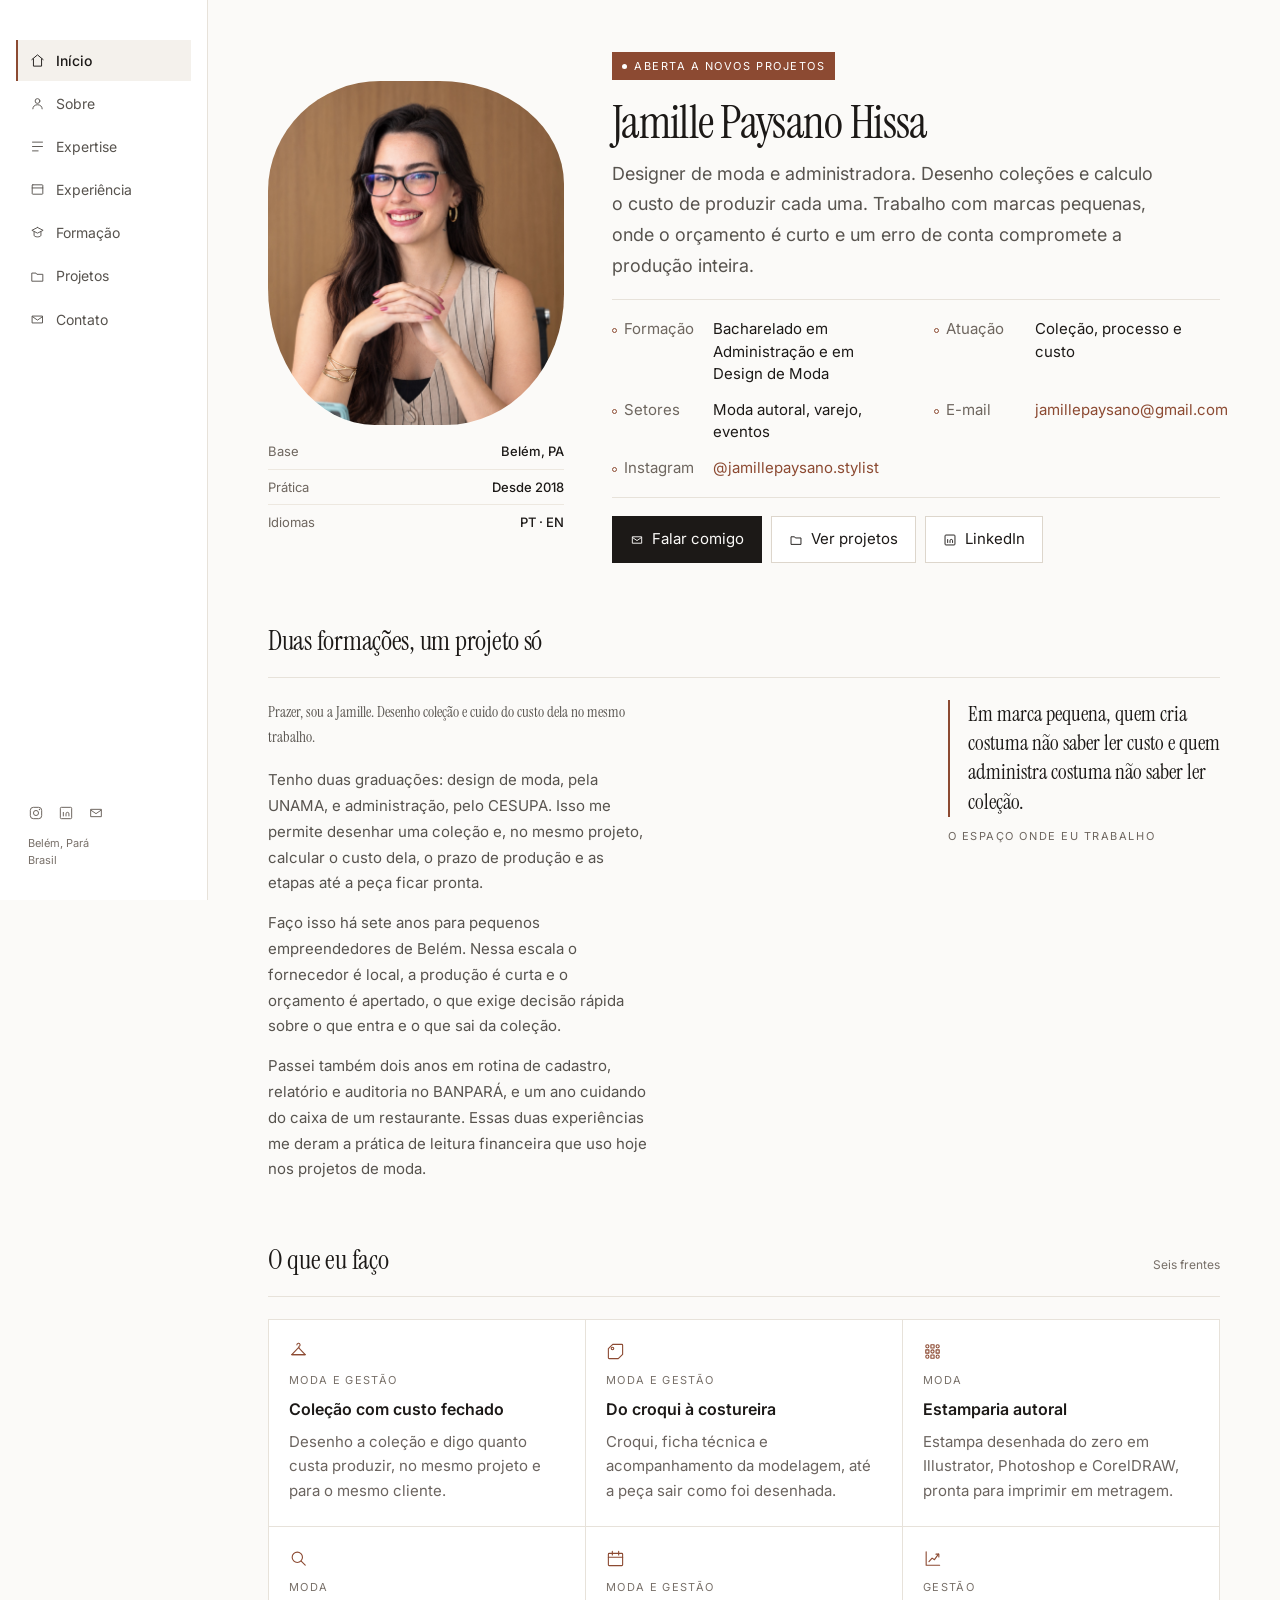
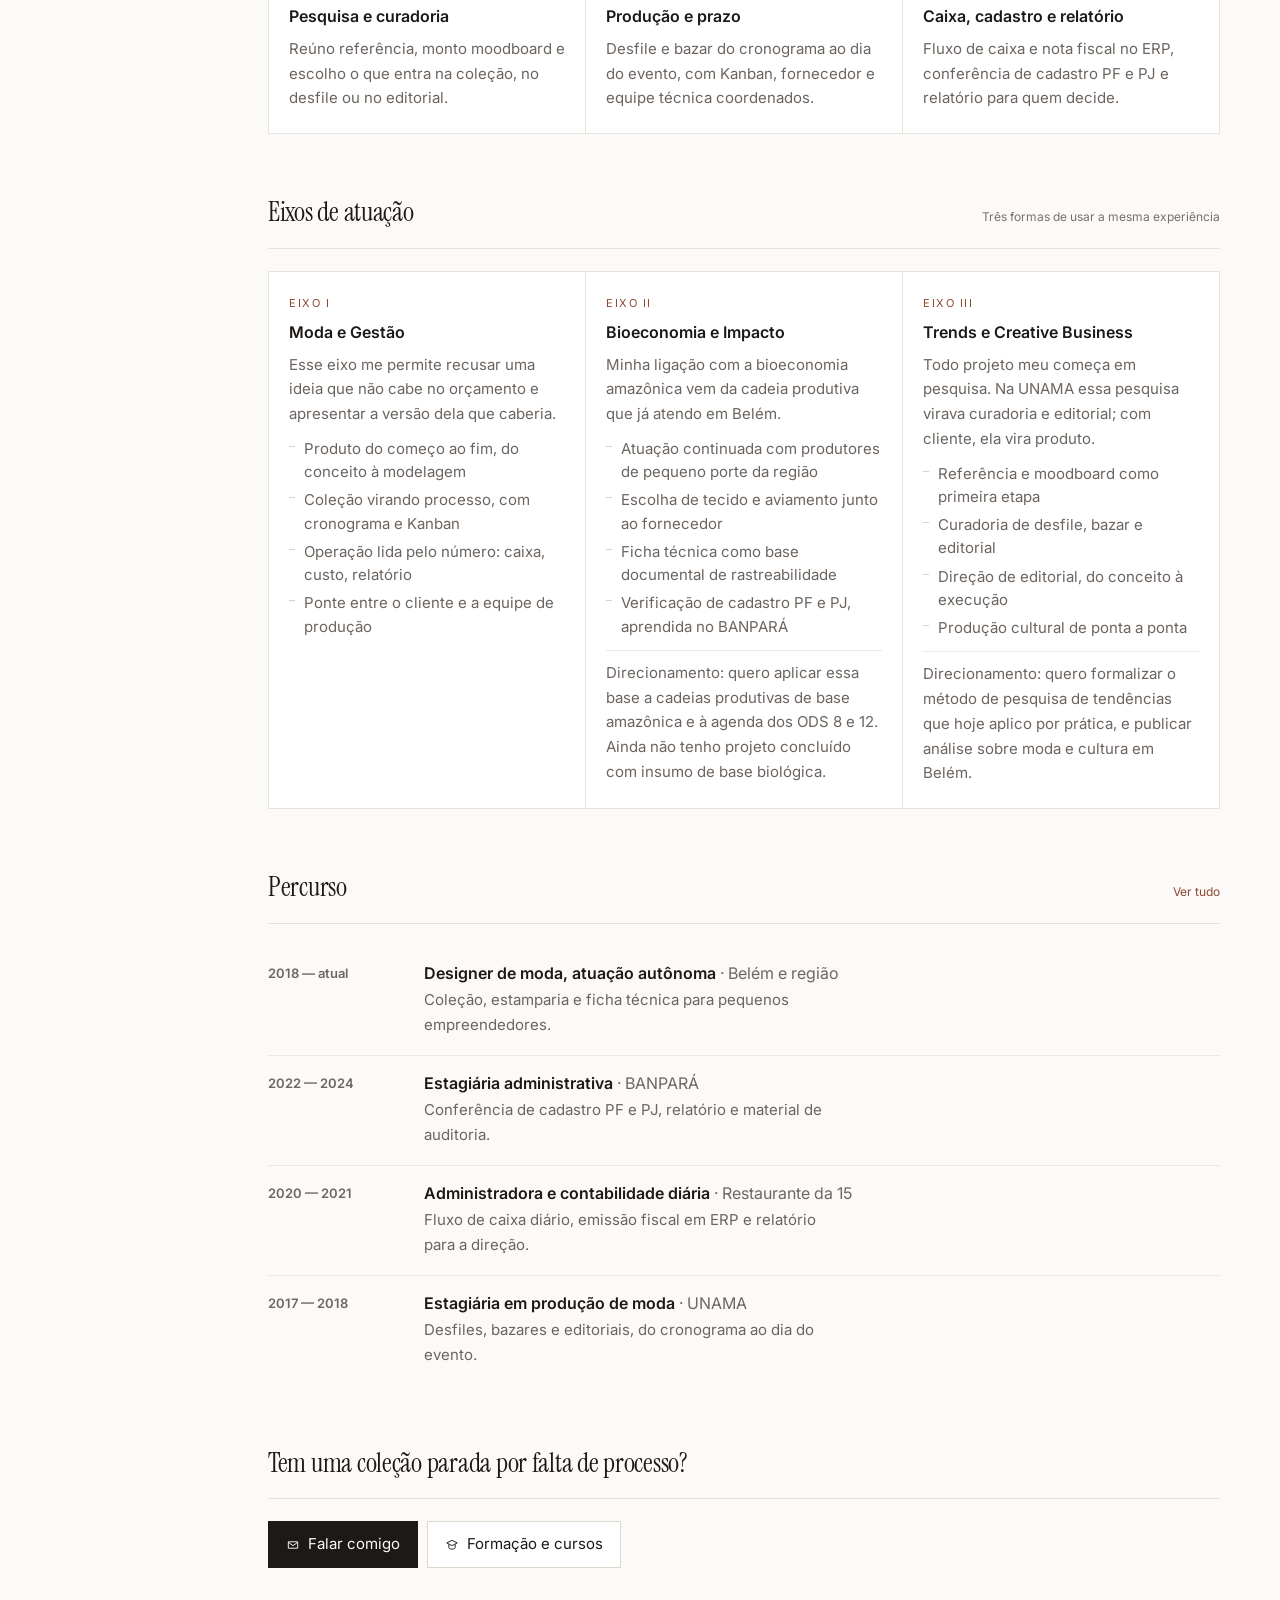
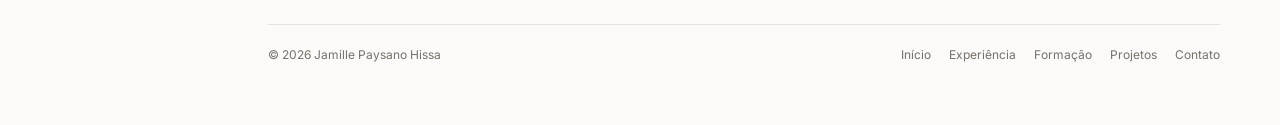
==== commit f3cf05fc: "Troca o retrato da home pela nova foto Nova foto na mesa de trabalho, com tablet: enquadramento mais" ====
--- a/index.html
+++ b/index.html
@@ -49,8 +49,8 @@
     <section class="intro">
       <div class="intro-aside">
         <img class="portrait" src="assets/images/jamille-retrato.jpg"
-             alt="Retrato de Jamille Paysano Hissa"
-             width="1000" height="1000" fetchpriority="high" decoding="async">
+             alt="Jamille Paysano Hissa sentada à mesa de trabalho, sorrindo, com um tablet à frente"
+             width="1200" height="1800" fetchpriority="high" decoding="async">
         <dl class="mini">
           <div class="mini-row"><dt>Base</dt><dd>Belém, PA</dd></div>
           <div class="mini-row"><dt>Prática</dt><dd>Desde 2018</dd></div>
--- a/css/styles.css
+++ b/css/styles.css
@@ -9,9 +9,12 @@
   --surface:#FFFFFF;
   --ink:#1C1917;
   --ink-2:#57534E;
-  --ink-3:#78716C;
-  --muted:#8A8178;
-  --faint:#A8A099;
+  /* Contraste medido sobre --bg: ink-3 5.9:1, muted 5.5:1, faint 4.6:1.
+     Os três passam no AA (4.5:1) em texto pequeno — inclusive rótulo
+     e legenda, que são texto de leitura, não decoração. */
+  --ink-3:#6B645F;
+  --muted:#6E665F;
+  --faint:#787069;
   --line:#E7E2DA;
   --line-2:#EDE8E0;
   --clay:#8C4A32;
@@ -24,6 +27,13 @@
 
   --nav-w:208px;
   --pad-x:60px;
+
+  /* Largura de leitura. Medido no browser: o "0" da Inter é mais estreito
+     que a média das minúsculas, então 1ch rende ~1.75 caractere real.
+     --measure dá ~66 caracteres por linha (prosa corrida);
+     --measure-2 dá ~54, para texto curto dentro de grade. */
+  --measure:38ch;
+  --measure-2:46ch;
 }
 
 *,*::before,*::after{box-sizing:border-box;margin:0;padding:0}
@@ -51,7 +61,6 @@
   letter-spacing:-.015em;
   line-height:1.06;
 }
-.display em{font-style:italic;color:var(--clay)}
 
 .eyebrow{
   display:inline-flex;align-items:center;gap:7px;
@@ -60,7 +69,7 @@
 }
 .eyebrow--muted{color:var(--muted)}
 
-.lede{font-size:17.5px;line-height:1.7;color:var(--ink-2);text-wrap:pretty}
+.lede{font-size:18px;line-height:1.7;color:var(--ink-2);text-wrap:pretty;max-width:52ch}
 
 /* ---------- layout base ---------- */
 
@@ -92,7 +101,7 @@
 .brand-mark span{font-style:italic;color:var(--clay)}
 .brand-sub{
   display:block;margin-top:8px;
-  font-size:10.5px;letter-spacing:.16em;text-transform:uppercase;color:var(--muted);
+  font-size:11px;letter-spacing:.16em;text-transform:uppercase;color:var(--muted);
 }
 
 .nav{display:flex;flex-direction:column;gap:2px;padding:0 16px;list-style:none}
@@ -112,45 +121,67 @@
 .social svg{width:16px;height:16px;stroke:currentColor;fill:none;stroke-width:1.5}
 .sidebar-base{font-size:11px;color:var(--faint);line-height:1.5}
 
-.nav-toggle{display:none;background:none;border:0;cursor:pointer;padding:6px}
+.nav-toggle{
+  display:none;background:none;border:0;cursor:pointer;
+  padding:6px;min-width:44px;min-height:44px;
+  align-items:center;justify-content:center;
+}
 .nav-toggle svg{width:22px;height:22px;stroke:var(--ink);fill:none;stroke-width:1.5;stroke-linecap:round}
 .topbar{display:none}
 
 /* ---------- cabeçalho de apresentação ---------- */
 
-.intro{display:flex;gap:44px;align-items:flex-start}
-.intro-aside{flex-shrink:0;width:244px;display:flex;flex-direction:column;gap:16px}
-.intro-main{flex-grow:1;min-width:0;display:flex;flex-direction:column;gap:20px}
-
+/* Hero mais denso: retrato maior à esquerda, tudo (nome, lede, ficha e
+   ações) empilhado à direita numa coluna só, resolvido em uma tela. */
+.intro{display:flex;gap:48px;align-items:center}
+.intro-aside{flex-shrink:0;width:296px;display:flex;flex-direction:column;gap:16px}
+.intro-main{flex-grow:1;min-width:0;display:flex;flex-direction:column;gap:18px}
+
+/* Recorte orgânico: cantos assimétricos tiram o peso do retângulo reto
+   sem virar círculo, que cortaria demais o enquadramento da foto. */
 .portrait{
-  width:100%;height:300px;object-fit:cover;object-position:center 14%;
+  width:100%;height:344px;object-fit:cover;object-position:center 14%;
   filter:saturate(.94);
-}
-
+  border-radius:38% 42% 40% 36%/32% 30% 38% 40%;
+}
+
+/* Selo sólido em vez de contorno: marca o hero com um bloco de cor,
+   do jeito que o badge do topo funciona como carimbo. */
 .status{
   align-self:flex-start;
-  border:1px solid var(--clay-line);padding:5px 11px;
+  background:var(--clay);color:#fff;border:0;
+  padding:5px 10px;
 }
 .status::before{
-  content:"";width:5px;height:5px;border-radius:50%;background:var(--clay);
-}
-
-.intro-name{font-size:46px;margin-bottom:14px}
-.intro-lede{max-width:41em}
+  content:"";width:5px;height:5px;border-radius:50%;background:#fff;
+}
+
+.intro-name{font-size:46px;margin-bottom:12px}
+.intro-lede{max-width:52ch}
 
 /* ficha rótulo + valor */
 .spec{
-  display:grid;grid-template-columns:repeat(2,minmax(0,1fr));gap:11px 40px;
-  padding:22px 0;border-top:1px solid var(--line);border-bottom:1px solid var(--line);
-}
-.spec-row{display:flex;gap:9px;align-items:baseline;font-size:14.5px;line-height:1.5}
-.spec-row dt{color:var(--muted);min-width:92px;flex-shrink:0}
+  display:grid;grid-template-columns:repeat(2,minmax(0,1fr));gap:13px 36px;
+  padding:18px 0;border-top:1px solid var(--line);border-bottom:1px solid var(--line);
+}
+.spec-row{display:flex;gap:9px;align-items:baseline;font-size:15px;line-height:1.5}
+/* Marcador antes do rótulo: dá ritmo à lista sem precisar de borda. */
+.spec-row dt{
+  color:var(--muted);min-width:92px;flex-shrink:0;
+  display:flex;align-items:baseline;gap:7px;
+}
+.spec-row dt::before{
+  content:"";flex-shrink:0;
+  width:5px;height:5px;border-radius:50%;
+  border:1px solid var(--clay);
+  transform:translateY(-1px);
+}
 .spec-row dd{color:var(--ink)}
 
 /* ficha compacta da coluna do retrato */
 .mini{display:flex;flex-direction:column;gap:7px}
 .mini-row{
-  display:flex;justify-content:space-between;gap:12px;font-size:12.5px;
+  display:flex;justify-content:space-between;gap:12px;font-size:13px;
   border-bottom:1px solid var(--line-2);padding-bottom:6px;
 }
 .mini-row:last-child{border-bottom:0;padding-bottom:0}
@@ -162,7 +193,7 @@
 .actions{display:flex;gap:9px;flex-wrap:wrap}
 .btn{
   display:inline-flex;align-items:center;gap:8px;
-  font-size:14.5px;padding:10px 17px;border:1px solid transparent;
+  font-size:15px;padding:10px 17px;border:1px solid transparent;
   transition:background .18s ease,border-color .18s ease,color .18s ease;
 }
 .btn svg{width:14px;height:14px;stroke:currentColor;fill:none;stroke-width:1.6;flex-shrink:0}
@@ -190,9 +221,9 @@
 }
 .card{background:var(--surface);padding:22px 20px;display:flex;flex-direction:column;gap:10px}
 .card svg{width:19px;height:19px;stroke:var(--clay);fill:none;stroke-width:1.4;stroke-linecap:round;stroke-linejoin:round}
-.card h3{font-size:15.5px;font-weight:600;line-height:1.3}
-.card p{font-size:14.5px;color:var(--ink-3);line-height:1.65}
-.card-tag{font-size:10.5px;letter-spacing:.12em;text-transform:uppercase;color:var(--faint)}
+.card h3{font-size:16px;font-weight:600;line-height:1.3}
+.card p{font-size:15px;color:var(--ink-3);line-height:1.65}
+.card-tag{font-size:11px;letter-spacing:.12em;text-transform:uppercase;color:var(--faint)}
 
 /* ---------- lista de percurso / entradas ---------- */
 
@@ -204,12 +235,13 @@
 .entry:last-child{border-bottom:0}
 .entry-date{font-size:13px;font-weight:600;color:var(--muted)}
 .entry-body{display:flex;flex-direction:column;gap:4px;min-width:0}
-.entry-body h3{font-size:15.5px;font-weight:600;line-height:1.35}
-.entry-org{font-weight:400;color:var(--faint)}
-.entry-body p{font-size:14.5px;color:var(--ink-3);line-height:1.65}
-.entry-body ul{list-style:none;display:flex;flex-direction:column;gap:5px;margin-top:4px}
+.entry-body h3{font-size:16px;font-weight:600;line-height:1.35}
+/* nome da instituição é prova de credencial: precisa de contraste de corpo */
+.entry-org{font-weight:400;color:var(--muted)}
+.entry-body p{font-size:15px;color:var(--ink-3);line-height:1.65;max-width:var(--measure-2)}
+.entry-body ul{list-style:none;display:flex;flex-direction:column;gap:5px;margin-top:4px;max-width:var(--measure-2)}
 .entry-body li{
-  font-size:14.5px;color:var(--ink-3);line-height:1.6;
+  font-size:15px;color:var(--ink-3);line-height:1.6;
   padding-left:15px;position:relative;
 }
 .entry-body li::before{
@@ -221,22 +253,22 @@
 
 .axes{display:grid;grid-template-columns:repeat(3,minmax(0,1fr));gap:1px;background:var(--line);border:1px solid var(--line)}
 .axis{background:var(--surface);padding:22px 20px;display:flex;flex-direction:column;gap:10px}
-.axis-n{font-size:10.5px;letter-spacing:.14em;text-transform:uppercase;color:var(--clay)}
-.axis h3{font-size:15.5px;font-weight:600;line-height:1.3}
-.axis>p{font-size:14.5px;color:var(--ink-3);line-height:1.65}
+.axis-n{font-size:11px;letter-spacing:.14em;text-transform:uppercase;color:var(--clay)}
+.axis h3{font-size:16px;font-weight:600;line-height:1.3}
+.axis>p{font-size:15px;color:var(--ink-3);line-height:1.65}
 .axis ul{list-style:none;display:flex;flex-direction:column;gap:5px}
-.axis li{font-size:14.5px;color:var(--ink-3);line-height:1.55;padding-left:15px;position:relative}
+.axis li{font-size:15px;color:var(--ink-3);line-height:1.55;padding-left:15px;position:relative}
 .axis li::before{content:"";position:absolute;left:0;top:.6em;width:6px;height:1px;background:var(--clay-line)}
 .axis-note{
   margin-top:2px;padding-top:10px;border-top:1px solid var(--line-2);
-  font-size:12.5px;color:var(--muted);line-height:1.55;
+  font-size:13px;color:var(--muted);line-height:1.55;
 }
 
 /* ---------- cabeçalho de página interna ---------- */
 
 .page-head{display:flex;flex-direction:column;gap:14px}
 .page-head h1{font-size:38px}
-.page-head .lede{max-width:44em}
+.page-head .lede{max-width:52ch}
 
 /* ---------- projetos ---------- */
 
@@ -247,17 +279,19 @@
   display:flex;align-items:center;justify-content:center;
   border-bottom:1px solid var(--line);
 }
-.project-canvas span{font-size:11px;letter-spacing:.14em;text-transform:uppercase;color:var(--faint)}
+/* --faint passa sobre --bg, mas o canvas tem fundo --clay-wash, mais
+   escuro: sobre ele o texto cai para 4.31:1 e reprova. Usa --muted. */
+.project-canvas span{font-size:11px;letter-spacing:.14em;text-transform:uppercase;color:var(--muted)}
 .project-body{padding:20px;display:flex;flex-direction:column;gap:8px}
 .project-meta{font-size:11px;letter-spacing:.12em;text-transform:uppercase;color:var(--clay)}
 .project-body h3{font-size:16px;font-weight:600;line-height:1.3}
-.project-body p{font-size:14.5px;color:var(--ink-3);line-height:1.65}
+.project-body p{font-size:15px;color:var(--ink-3);line-height:1.65}
 
 /* ---------- contato ---------- */
 
 .contact-grid{display:grid;grid-template-columns:repeat(2,minmax(0,1fr));gap:1px;background:var(--line);border:1px solid var(--line)}
 .contact-cell{background:var(--surface);padding:20px;display:flex;flex-direction:column;gap:6px}
-.contact-cell .eyebrow{color:var(--muted);font-size:10.5px}
+.contact-cell .eyebrow{color:var(--muted);font-size:11px}
 .contact-cell a,.contact-cell p{font-size:15px}
 
 /* ---------- competências ---------- */
@@ -269,7 +303,7 @@
 }
 .skill-row:last-child{border-bottom:0}
 .skill-row dt{font-size:13px;font-weight:600;color:var(--muted)}
-.skill-row dd{font-size:14.5px;color:var(--ink-3);line-height:1.65}
+.skill-row dd{font-size:15px;color:var(--ink-3);line-height:1.65;max-width:var(--measure)}
 
 /* ---------- citação ---------- */
 
@@ -281,7 +315,7 @@
 
 /* ---------- prosa ---------- */
 
-.prose{display:flex;flex-direction:column;gap:14px;max-width:44em}
+.prose{display:flex;flex-direction:column;gap:14px;max-width:var(--measure)}
 .prose p{font-size:15px;color:var(--ink-2);line-height:1.72}
 .prose-intro{font-family:var(--serif);font-size:26px;line-height:1.32;color:var(--ink);margin-bottom:2px}
 
@@ -331,7 +365,8 @@
   .brand{padding:0}
   .brand-mark{font-size:21px}
   .brand-sub{font-size:9px;margin-top:4px}
-  .nav-toggle{display:block}
+  /* flex, nao block: o alvo de 44px so centraliza o icone com flex */
+  .nav-toggle{display:inline-flex}
 
   /* fechado precisa medir zero: o padding só entra com o estado aberto */
   .nav{
@@ -344,7 +379,9 @@
 
   .content{margin-left:0;padding:26px var(--pad-x) 40px;gap:34px}
 
-  .intro{flex-direction:column;gap:18px}
+  /* stretch, nao center: empilhado, o align-items:center do desktop
+     encolheria a coluna de texto em vez de ocupar a largura toda */
+  .intro{flex-direction:column;gap:18px;align-items:stretch}
   .intro-aside{width:100%}
   .portrait{height:290px}
   .intro-name{font-size:34px}
@@ -358,8 +395,21 @@
 
   /* alvo de toque confortável no celular */
   .actions{flex-direction:column}
-  .btn{justify-content:center;padding:14px 18px;min-height:48px;font-size:14.5px}
+  .btn{justify-content:center;padding:14px 18px;min-height:48px;font-size:15px}
 
   .foot{flex-direction:column;align-items:flex-start;gap:12px}
   .foot-links{flex-wrap:wrap;gap:14px}
 }
+
+/* ---------- movimento reduzido ---------- */
+
+/* Quem pediu menos animacao ve o conteudo direto, sem transicao e sem
+   depender do observer. O scroll suave tambem sai: e movimento nao pedido. */
+@media(prefers-reduced-motion:reduce){
+  html{scroll-behavior:auto}
+  *,*::before,*::after{
+    animation-duration:.01ms!important;animation-iteration-count:1!important;
+    transition-duration:.01ms!important;scroll-behavior:auto!important;
+  }
+  .js-reveal{opacity:1;transform:none}
+}
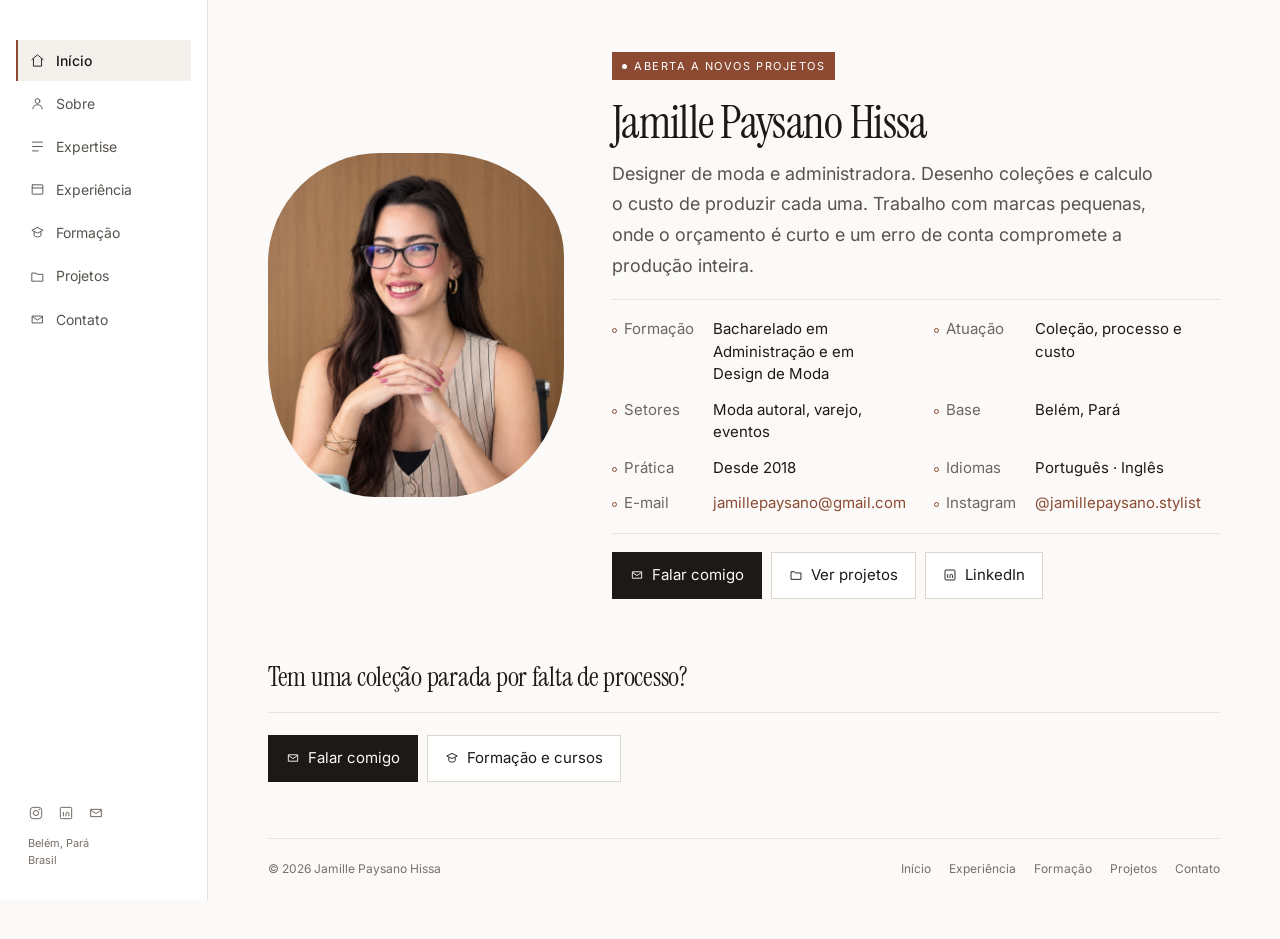
==== commit 0b70d89e: "Separa Sobre e Expertise em paginas proprias e limpa a home Antes "Sobre" e "Expertise" eram ancoras" ====
--- a/index.html
+++ b/index.html
@@ -26,8 +26,8 @@
 
     <ul class="nav" id="nav">
       <li><a href="index.html" class="active" aria-current="page"><svg viewBox="0 0 24 24" aria-hidden="true"><path d="M3 10.5 12 3l9 7.5"/><path d="M5.5 9.5V21h13V9.5"/></svg>Início</a></li>
-      <li><a href="index.html#sobre"><svg viewBox="0 0 24 24" aria-hidden="true"><circle cx="12" cy="8" r="3.8"/><path d="M4.5 20.5c0-4.1 3.4-6.5 7.5-6.5s7.5 2.4 7.5 6.5"/></svg>Sobre</a></li>
-      <li><a href="index.html#expertise"><svg viewBox="0 0 24 24" aria-hidden="true"><path d="M4 5h16M4 12h16M4 19h9"/></svg>Expertise</a></li>
+      <li><a href="pages/sobre.html"><svg viewBox="0 0 24 24" aria-hidden="true"><circle cx="12" cy="8" r="3.8"/><path d="M4.5 20.5c0-4.1 3.4-6.5 7.5-6.5s7.5 2.4 7.5 6.5"/></svg>Sobre</a></li>
+      <li><a href="pages/expertise.html"><svg viewBox="0 0 24 24" aria-hidden="true"><path d="M4 5h16M4 12h16M4 19h9"/></svg>Expertise</a></li>
       <li><a href="pages/experiencia.html"><svg viewBox="0 0 24 24" aria-hidden="true"><rect x="3.5" y="4.5" width="17" height="15" rx="1"/><path d="M3.5 9.5h17"/></svg>Experiência</a></li>
       <li><a href="pages/formacao.html"><svg viewBox="0 0 24 24" aria-hidden="true"><path d="M12 4 3 8.5l9 4.5 9-4.5L12 4Z"/><path d="M6.5 11v5.5c0 1.4 2.5 2.5 5.5 2.5s5.5-1.1 5.5-2.5V11"/></svg>Formação</a></li>
       <li><a href="pages/projetos.html"><svg viewBox="0 0 24 24" aria-hidden="true"><path d="M3.5 6.5h6l1.5 2h9.5v11h-17z"/></svg>Projetos</a></li>
@@ -51,11 +51,6 @@
         <img class="portrait" src="assets/images/jamille-retrato.jpg"
              alt="Jamille Paysano Hissa sentada à mesa de trabalho, sorrindo, com um tablet à frente"
              width="1200" height="1800" fetchpriority="high" decoding="async">
-        <dl class="mini">
-          <div class="mini-row"><dt>Base</dt><dd>Belém, PA</dd></div>
-          <div class="mini-row"><dt>Prática</dt><dd>Desde 2018</dd></div>
-          <div class="mini-row"><dt>Idiomas</dt><dd>PT · EN</dd></div>
-        </dl>
       </div>
 
       <div class="intro-main">
@@ -74,6 +69,9 @@
           <div class="spec-row"><dt>Formação</dt><dd>Bacharelado em Administração e em Design de Moda</dd></div>
           <div class="spec-row"><dt>Atuação</dt><dd>Coleção, processo e custo</dd></div>
           <div class="spec-row"><dt>Setores</dt><dd>Moda autoral, varejo, eventos</dd></div>
+          <div class="spec-row"><dt>Base</dt><dd>Belém, Pará</dd></div>
+          <div class="spec-row"><dt>Prática</dt><dd>Desde 2018</dd></div>
+          <div class="spec-row"><dt>Idiomas</dt><dd>Português · Inglês</dd></div>
           <div class="spec-row"><dt>E-mail</dt><dd><a href="mailto:jamillepaysano@gmail.com">jamillepaysano@gmail.com</a></dd></div>
           <div class="spec-row"><dt>Instagram</dt><dd><a href="https://www.instagram.com/jamillepaysano.stylist/" target="_blank" rel="noopener">@jamillepaysano.stylist</a></dd></div>
         </dl>
@@ -92,172 +90,6 @@
             LinkedIn
           </a>
         </div>
-      </div>
-    </section>
-
-    <!-- SOBRE -->
-    <section class="block" id="sobre">
-      <div class="block-head">
-        <h2 class="block-title">Duas formações, um projeto só</h2>
-      </div>
-
-      <div class="two-col">
-        <div class="prose reveal">
-          <p class="prose-intro">Prazer, sou a Jamille. Desenho coleção e cuido do custo dela no mesmo trabalho.</p>
-          <p>
-            Tenho duas graduações: design de moda, pela UNAMA, e administração, pelo CESUPA.
-            Isso me permite desenhar uma coleção e, no mesmo projeto, calcular o custo dela,
-            o prazo de produção e as etapas até a peça ficar pronta.
-          </p>
-          <p>
-            Faço isso há sete anos para pequenos empreendedores de Belém. Nessa escala o
-            fornecedor é local, a produção é curta e o orçamento é apertado, o que exige
-            decisão rápida sobre o que entra e o que sai da coleção.
-          </p>
-          <p>
-            Passei também dois anos em rotina de cadastro, relatório e auditoria no BANPARÁ,
-            e um ano cuidando do caixa de um restaurante. Essas duas experiências me deram a
-            prática de leitura financeira que uso hoje nos projetos de moda.
-          </p>
-        </div>
-
-        <div class="reveal">
-          <blockquote class="pull">
-            Em marca pequena, quem cria costuma não saber ler custo e quem administra
-            costuma não saber ler coleção.
-          </blockquote>
-          <p class="pull-cap">O espaço onde eu trabalho</p>
-        </div>
-      </div>
-    </section>
-
-    <!-- EXPERTISE -->
-    <section class="block" id="expertise">
-      <div class="block-head">
-        <h2 class="block-title">O que eu faço</h2>
-        <span class="block-note">Seis frentes</span>
-      </div>
-      <div class="cards reveal">
-        <article class="card">
-          <svg viewBox="0 0 24 24" aria-hidden="true"><path d="M10 3.6a2 2 0 1 1 2.6 1.9v1.6"/><path d="M12 7.1 3.5 15.9h17L12 7.1Z"/><path d="M3.5 15.9h17"/></svg>
-          <span class="card-tag">Moda e Gestão</span>
-          <h3>Coleção com custo fechado</h3>
-          <p>Desenho a coleção e digo quanto custa produzir, no mesmo projeto e para o mesmo cliente.</p>
-        </article>
-        <article class="card">
-          <svg viewBox="0 0 24 24" aria-hidden="true"><path d="M3 8.5 8.5 3H20a1 1 0 0 1 1 1v11.5L15.5 21H4a1 1 0 0 1-1-1V8.5Z"/><circle cx="8.2" cy="8.2" r="1.6"/></svg>
-          <span class="card-tag">Moda e Gestão</span>
-          <h3>Do croqui à costureira</h3>
-          <p>Croqui, ficha técnica e acompanhamento da modelagem, até a peça sair como foi desenhada.</p>
-        </article>
-        <article class="card">
-          <svg viewBox="0 0 24 24" aria-hidden="true"><circle cx="5.5" cy="5.5" r="2"/><rect x="10" y="3.5" width="4" height="4"/><circle cx="18.5" cy="5.5" r="2"/><rect x="3.5" y="10" width="4" height="4"/><circle cx="12" cy="12" r="2"/><rect x="16.5" y="10" width="4" height="4"/><circle cx="5.5" cy="18.5" r="2"/><rect x="10" y="16.5" width="4" height="4"/><circle cx="18.5" cy="18.5" r="2"/></svg>
-          <span class="card-tag">Moda</span>
-          <h3>Estamparia autoral</h3>
-          <p>Estampa desenhada do zero em Illustrator, Photoshop e CorelDRAW, pronta para imprimir em metragem.</p>
-        </article>
-        <article class="card">
-          <svg viewBox="0 0 24 24" aria-hidden="true"><circle cx="10.5" cy="10.5" r="6.5"/><path d="m15.4 15.4 5.1 5.1"/></svg>
-          <span class="card-tag">Moda</span>
-          <h3>Pesquisa e curadoria</h3>
-          <p>Reúno referência, monto moodboard e escolho o que entra na coleção, no desfile ou no editorial.</p>
-        </article>
-        <article class="card">
-          <svg viewBox="0 0 24 24" aria-hidden="true"><rect x="3" y="5.5" width="18" height="15.5" rx="1"/><path d="M3 10.5h18M8 3v4.5M16 3v4.5"/></svg>
-          <span class="card-tag">Moda e Gestão</span>
-          <h3>Produção e prazo</h3>
-          <p>Desfile e bazar do cronograma ao dia do evento, com Kanban, fornecedor e equipe técnica coordenados.</p>
-        </article>
-        <article class="card">
-          <svg viewBox="0 0 24 24" aria-hidden="true"><path d="M4 3.5v17h17"/><path d="m7.5 16 4-4.5 3 2 5-7"/><path d="M16.4 6.5H20v3.6"/></svg>
-          <span class="card-tag">Gestão</span>
-          <h3>Caixa, cadastro e relatório</h3>
-          <p>Fluxo de caixa e nota fiscal no ERP, conferência de cadastro PF e PJ e relatório para quem decide.</p>
-        </article>
-      </div>
-    </section>
-
-    <!-- EIXOS -->
-    <section class="block" id="eixos">
-      <div class="block-head">
-        <h2 class="block-title">Eixos de atuação</h2>
-        <span class="block-note">Três formas de usar a mesma experiência</span>
-      </div>
-      <div class="axes reveal">
-        <article class="axis">
-          <span class="axis-n">Eixo i</span>
-          <h3>Moda e Gestão</h3>
-          <p>Esse eixo me permite recusar uma ideia que não cabe no orçamento e apresentar a versão dela que caberia.</p>
-          <ul>
-            <li>Produto do começo ao fim, do conceito à modelagem</li>
-            <li>Coleção virando processo, com cronograma e Kanban</li>
-            <li>Operação lida pelo número: caixa, custo, relatório</li>
-            <li>Ponte entre o cliente e a equipe de produção</li>
-          </ul>
-        </article>
-        <article class="axis">
-          <span class="axis-n">Eixo ii</span>
-          <h3>Bioeconomia e Impacto</h3>
-          <p>Minha ligação com a bioeconomia amazônica vem da cadeia produtiva que já atendo em Belém.</p>
-          <ul>
-            <li>Atuação continuada com produtores de pequeno porte da região</li>
-            <li>Escolha de tecido e aviamento junto ao fornecedor</li>
-            <li>Ficha técnica como base documental de rastreabilidade</li>
-            <li>Verificação de cadastro PF e PJ, aprendida no BANPARÁ</li>
-          </ul>
-          <p class="axis-note">Direcionamento: quero aplicar essa base a cadeias produtivas de base amazônica e à agenda dos ODS 8 e 12. Ainda não tenho projeto concluído com insumo de base biológica.</p>
-        </article>
-        <article class="axis">
-          <span class="axis-n">Eixo iii</span>
-          <h3>Trends e Creative Business</h3>
-          <p>Todo projeto meu começa em pesquisa. Na UNAMA essa pesquisa virava curadoria e editorial; com cliente, ela vira produto.</p>
-          <ul>
-            <li>Referência e moodboard como primeira etapa</li>
-            <li>Curadoria de desfile, bazar e editorial</li>
-            <li>Direção de editorial, do conceito à execução</li>
-            <li>Produção cultural de ponta a ponta</li>
-          </ul>
-          <p class="axis-note">Direcionamento: quero formalizar o método de pesquisa de tendências que hoje aplico por prática, e publicar análise sobre moda e cultura em Belém.</p>
-        </article>
-      </div>
-    </section>
-
-    <!-- PERCURSO -->
-    <section class="block">
-      <div class="block-head">
-        <h2 class="block-title">Percurso</h2>
-        <span class="block-note"><a href="pages/experiencia.html">Ver tudo</a></span>
-      </div>
-
-      <div class="entries reveal">
-        <article class="entry">
-          <div class="entry-date">2018 — atual</div>
-          <div class="entry-body">
-            <h3>Designer de moda, atuação autônoma <span class="entry-org">· Belém e região</span></h3>
-            <p>Coleção, estamparia e ficha técnica para pequenos empreendedores.</p>
-          </div>
-        </article>
-        <article class="entry">
-          <div class="entry-date">2022 — 2024</div>
-          <div class="entry-body">
-            <h3>Estagiária administrativa <span class="entry-org">· BANPARÁ</span></h3>
-            <p>Conferência de cadastro PF e PJ, relatório e material de auditoria.</p>
-          </div>
-        </article>
-        <article class="entry">
-          <div class="entry-date">2020 — 2021</div>
-          <div class="entry-body">
-            <h3>Administradora e contabilidade diária <span class="entry-org">· Restaurante da 15</span></h3>
-            <p>Fluxo de caixa diário, emissão fiscal em ERP e relatório para a direção.</p>
-          </div>
-        </article>
-        <article class="entry">
-          <div class="entry-date">2017 — 2018</div>
-          <div class="entry-body">
-            <h3>Estagiária em produção de moda <span class="entry-org">· UNAMA</span></h3>
-            <p>Desfiles, bazares e editoriais, do cronograma ao dia do evento.</p>
-          </div>
-        </article>
       </div>
     </section>
 
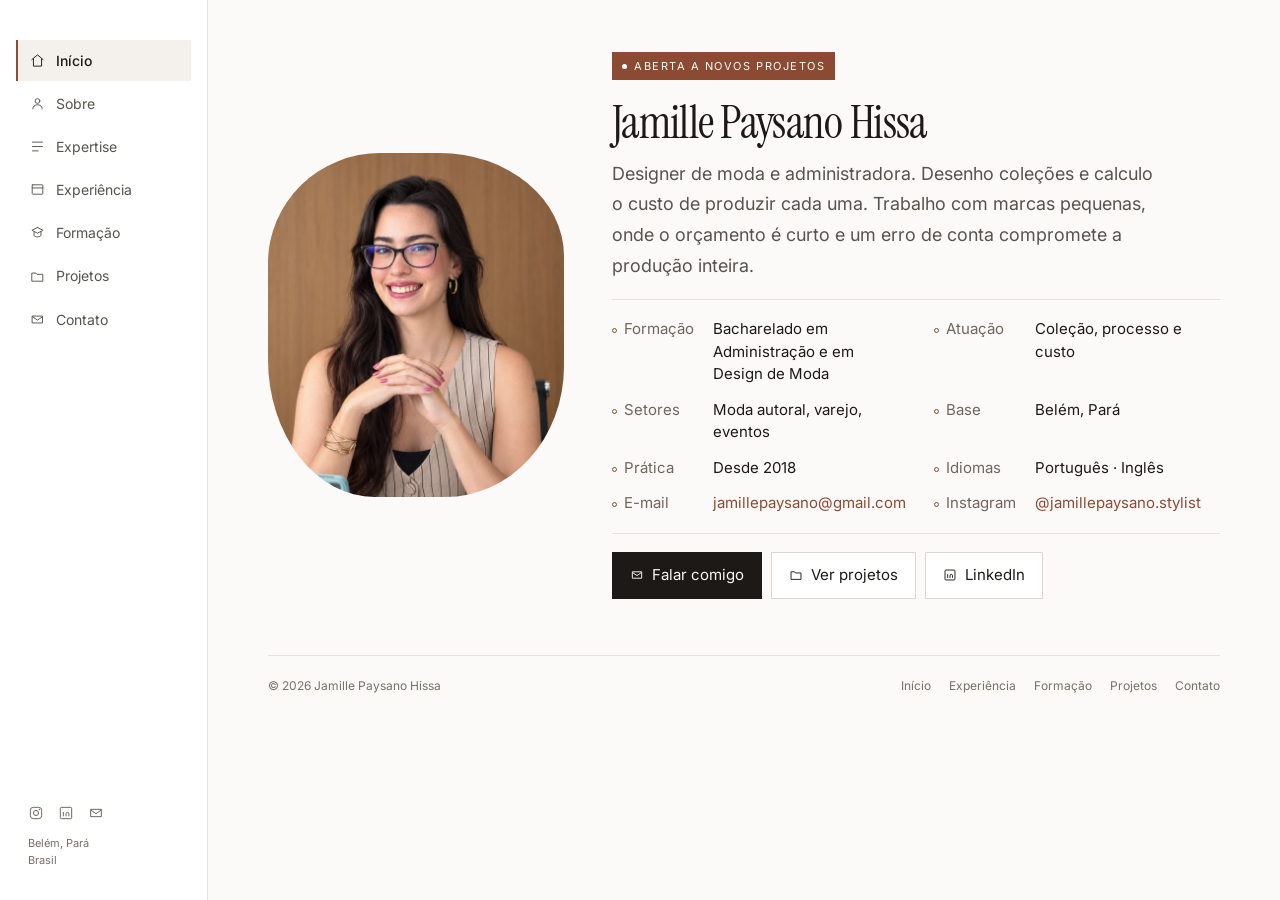
==== commit b14d4374: "Remove a chamada final da home Sai a secao "Tem uma colecao parada por falta de processo?" com os bo" ====
--- a/index.html
+++ b/index.html
@@ -93,23 +93,6 @@
       </div>
     </section>
 
-    <!-- CHAMADA FINAL -->
-    <section class="block">
-      <div class="block-head">
-        <h2 class="block-title">Tem uma coleção parada por falta de processo?</h2>
-      </div>
-      <div class="actions">
-        <a class="btn btn-solid" href="pages/contato.html">
-          <svg viewBox="0 0 24 24" aria-hidden="true"><path d="M4 6.5h16v11H4z"/><path d="m4 7.5 8 5.5 8-5.5"/></svg>
-          Falar comigo
-        </a>
-        <a class="btn btn-ghost" href="pages/formacao.html">
-          <svg viewBox="0 0 24 24" aria-hidden="true"><path d="M12 4 3 8.5l9 4.5 9-4.5L12 4Z"/><path d="M6.5 11v5.5c0 1.4 2.5 2.5 5.5 2.5s5.5-1.1 5.5-2.5V11"/></svg>
-          Formação e cursos
-        </a>
-      </div>
-    </section>
-
     <div class="foot">
       <span>© <span data-year></span> Jamille Paysano Hissa</span>
       <div class="foot-links">
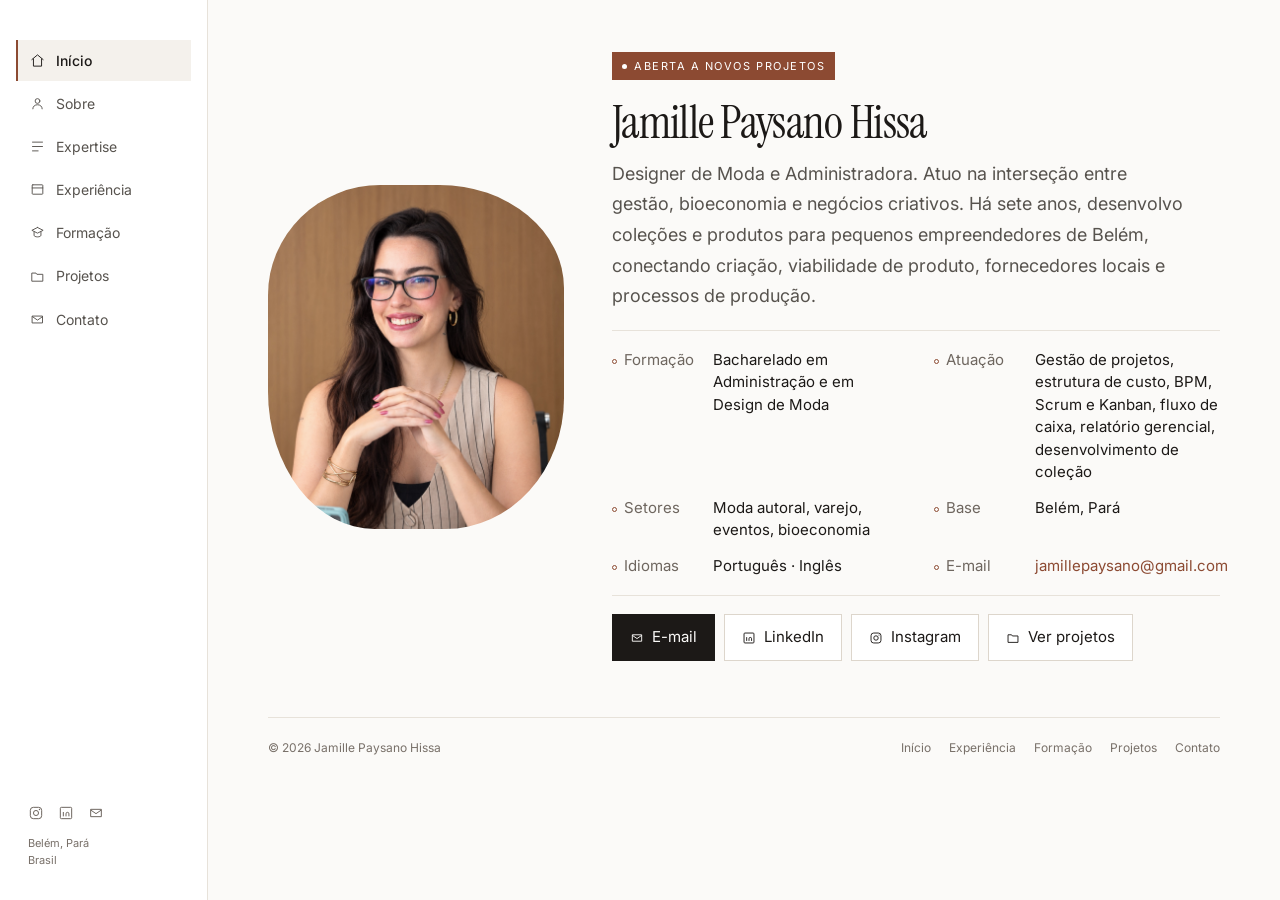
==== commit 36ec2b48: "Reescreve o resumo e troca as acoes do hero por contato direto - Resumo profissional novo, com o tex" ====
--- a/index.html
+++ b/index.html
@@ -59,35 +59,38 @@
         <div>
           <h1 class="display intro-name">Jamille Paysano Hissa</h1>
           <p class="lede intro-lede">
-            Designer de moda e administradora. Desenho coleções e calculo o custo de
-            produzir cada uma. Trabalho com marcas pequenas, onde o orçamento é curto e
-            um erro de conta compromete a produção inteira.
+            Designer de Moda e Administradora. Atuo na interseção entre gestão,
+            bioeconomia e negócios criativos. Há sete anos, desenvolvo coleções e
+            produtos para pequenos empreendedores de Belém, conectando criação,
+            viabilidade de produto, fornecedores locais e processos de produção.
           </p>
         </div>
 
         <dl class="spec">
           <div class="spec-row"><dt>Formação</dt><dd>Bacharelado em Administração e em Design de Moda</dd></div>
-          <div class="spec-row"><dt>Atuação</dt><dd>Coleção, processo e custo</dd></div>
-          <div class="spec-row"><dt>Setores</dt><dd>Moda autoral, varejo, eventos</dd></div>
+          <div class="spec-row"><dt>Atuação</dt><dd>Gestão de projetos, estrutura de custo, BPM, Scrum e Kanban, fluxo de caixa, relatório gerencial, desenvolvimento de coleção</dd></div>
+          <div class="spec-row"><dt>Setores</dt><dd>Moda autoral, varejo, eventos, bioeconomia</dd></div>
           <div class="spec-row"><dt>Base</dt><dd>Belém, Pará</dd></div>
-          <div class="spec-row"><dt>Prática</dt><dd>Desde 2018</dd></div>
           <div class="spec-row"><dt>Idiomas</dt><dd>Português · Inglês</dd></div>
           <div class="spec-row"><dt>E-mail</dt><dd><a href="mailto:jamillepaysano@gmail.com">jamillepaysano@gmail.com</a></dd></div>
-          <div class="spec-row"><dt>Instagram</dt><dd><a href="https://www.instagram.com/jamillepaysano.stylist/" target="_blank" rel="noopener">@jamillepaysano.stylist</a></dd></div>
         </dl>
 
         <div class="actions">
-          <a class="btn btn-solid" href="pages/contato.html">
+          <a class="btn btn-solid" href="mailto:jamillepaysano@gmail.com">
             <svg viewBox="0 0 24 24" aria-hidden="true"><path d="M4 6.5h16v11H4z"/><path d="m4 7.5 8 5.5 8-5.5"/></svg>
-            Falar comigo
+            E-mail
+          </a>
+          <a class="btn btn-ghost" href="https://www.linkedin.com/in/jamillepaysano/" target="_blank" rel="noopener">
+            <svg viewBox="0 0 24 24" aria-hidden="true"><rect x="3.5" y="3.5" width="17" height="17" rx="1.5"/><path d="M8 10.5v6.5M8 7.4v.1M12 17v-3.8a2.2 2.2 0 0 1 4.4 0V17"/></svg>
+            LinkedIn
+          </a>
+          <a class="btn btn-ghost" href="https://www.instagram.com/jamillepaysano.stylist/" target="_blank" rel="noopener">
+            <svg viewBox="0 0 24 24" aria-hidden="true"><rect x="3.5" y="3.5" width="17" height="17" rx="4.5"/><circle cx="12" cy="12" r="3.8"/><circle cx="17.2" cy="6.8" r="1" fill="currentColor" stroke="none"/></svg>
+            Instagram
           </a>
           <a class="btn btn-ghost" href="pages/projetos.html">
             <svg viewBox="0 0 24 24" aria-hidden="true"><path d="M3.5 6.5h6l1.5 2h9.5v11h-17z"/></svg>
             Ver projetos
-          </a>
-          <a class="btn btn-ghost" href="https://www.linkedin.com/in/jamillepaysano/" target="_blank" rel="noopener">
-            <svg viewBox="0 0 24 24" aria-hidden="true"><rect x="3.5" y="3.5" width="17" height="17" rx="1.5"/><path d="M8 10.5v6.5M8 7.4v.1M12 17v-3.8a2.2 2.2 0 0 1 4.4 0V17"/></svg>
-            LinkedIn
           </a>
         </div>
       </div>
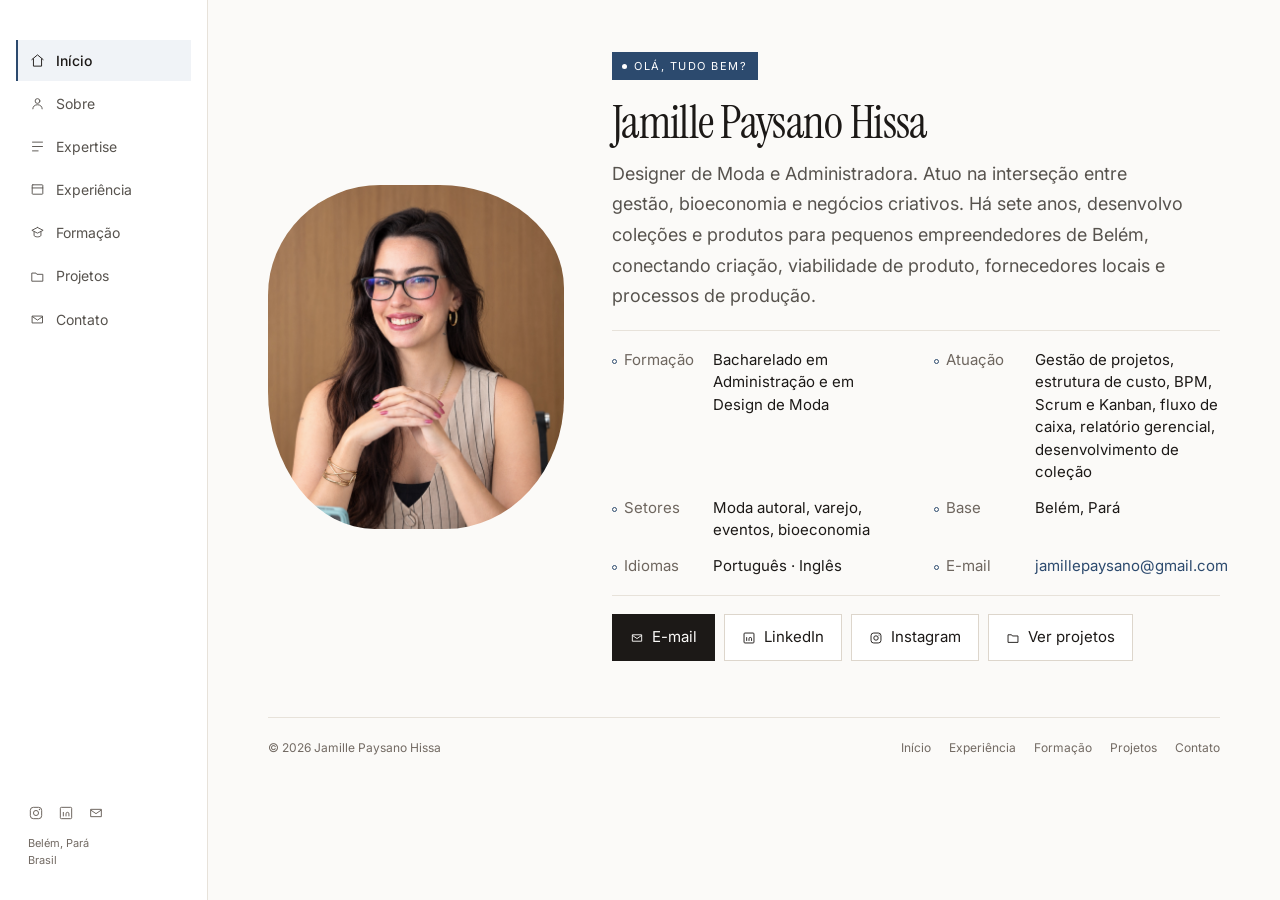
==== commit 15bbe0c6: "Selo novo, accent azul-ardosia e cursor customizado 1. O selo acima do nome passa a dizer "Ola, tudo" ====
--- a/index.html
+++ b/index.html
@@ -54,7 +54,7 @@
       </div>
 
       <div class="intro-main">
-        <p class="eyebrow status">Aberta a novos projetos</p>
+        <p class="eyebrow status">Olá, tudo bem?</p>
 
         <div>
           <h1 class="display intro-name">Jamille Paysano Hissa</h1>
--- a/css/styles.css
+++ b/css/styles.css
@@ -9,18 +9,23 @@
   --surface:#FFFFFF;
   --ink:#1C1917;
   --ink-2:#57534E;
-  /* Contraste medido sobre --bg: ink-3 5.9:1, muted 5.5:1, faint 4.6:1.
+  /* Contraste medido sobre --bg: ink-3 5.9:1, muted 5.4:1, faint 5.1:1.
      Os três passam no AA (4.5:1) em texto pequeno — inclusive rótulo
-     e legenda, que são texto de leitura, não decoração. */
+     e legenda, que são texto de leitura, não decoração. O --faint é
+     medido também sobre --clay-wash (4.8:1), que é fundo de card. */
   --ink-3:#6B645F;
   --muted:#6E665F;
-  --faint:#787069;
+  --faint:#726A63;
   --line:#E7E2DA;
   --line-2:#EDE8E0;
-  --clay:#8C4A32;
-  --clay-deep:#6B3524;
-  --clay-line:#E0CFC5;
-  --clay-wash:#F4F1EC;
+
+  /* Accent: azul-ardósia. Azul lê como gestão/corporativo; o tom
+     acinzentado evita o azul-genérico e conversa com o fundo quente.
+     8.7:1 sobre --bg e 9.1:1 para branco sobre ele. */
+  --clay:#2C4A6E;
+  --clay-deep:#1E3550;
+  --clay-line:#CFD8E4;
+  --clay-wash:#F0F3F7;
 
   --serif:'Instrument Serif',Georgia,'Times New Roman',serif;
   --sans:Inter,-apple-system,BlinkMacSystemFont,'Segoe UI','Helvetica Neue',Arial,sans-serif;
@@ -401,6 +406,42 @@
   .foot-links{flex-wrap:wrap;gap:14px}
 }
 
+/* ---------- cursor ---------- */
+
+/* Dois circulos que seguem o mouse: um ponto solido, como a cabeca de um
+   alfinete, e um anel que persegue com atraso, como a linha atras da
+   agulha. O cursor do sistema fica: isso e camada decorativa, nunca a
+   unica pista de onde esta o ponteiro. */
+.cursor-dot,.cursor-ring{
+  position:fixed;top:0;left:0;z-index:9999;
+  pointer-events:none;border-radius:50%;
+  opacity:0;transition:opacity .3s ease;
+  will-change:transform;
+}
+.cursor-dot{
+  width:6px;height:6px;margin:-3px 0 0 -3px;
+  background:var(--clay);
+}
+.cursor-ring{
+  width:30px;height:30px;margin:-15px 0 0 -15px;
+  border:1px solid var(--clay-line);
+  transition:opacity .3s ease,width .18s ease,height .18s ease,
+             margin .18s ease,border-color .18s ease;
+}
+.cursor-on .cursor-dot,.cursor-on .cursor-ring{opacity:1}
+
+/* Sobre algo clicavel o anel abre e escurece: confirma o alvo sem
+   depender de cor no proprio elemento. */
+.cursor-active .cursor-ring{
+  width:46px;height:46px;margin:-23px 0 0 -23px;
+  border-color:var(--clay);
+}
+
+/* Nada disso em telas de toque, que nao tem ponteiro. */
+@media(hover:none),(pointer:coarse){
+  .cursor-dot,.cursor-ring{display:none}
+}
+
 /* ---------- movimento reduzido ---------- */
 
 /* Quem pediu menos animacao ve o conteudo direto, sem transicao e sem
@@ -412,4 +453,6 @@
     transition-duration:.01ms!important;scroll-behavior:auto!important;
   }
   .js-reveal{opacity:1;transform:none}
-}
+  /* o cursor que persegue e movimento continuo: sai por completo */
+  .cursor-dot,.cursor-ring{display:none}
+}
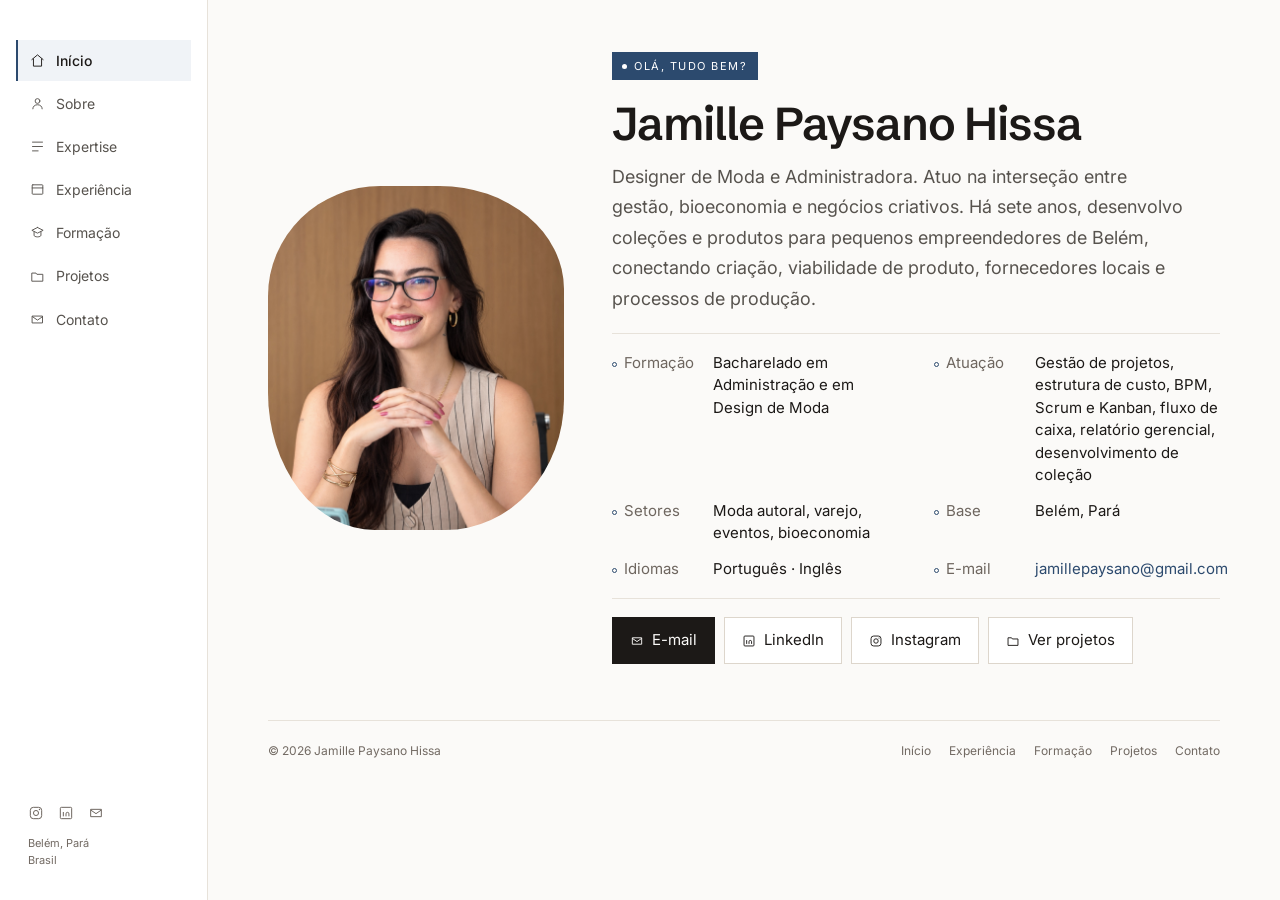
==== commit 1b2d5fa9: "Troca a fonte de display por uma sans formal Instrument Serif sai; entra Schibsted Grotesk, uma grot" ====
--- a/index.html
+++ b/index.html
@@ -7,7 +7,7 @@
 <meta name="description" content="Designer de moda e administradora em Belém do Pará. Coleção, estamparia, processo e custo no mesmo projeto.">
 <link rel="preconnect" href="https://fonts.googleapis.com">
 <link rel="preconnect" href="https://fonts.gstatic.com" crossorigin>
-<link href="https://fonts.googleapis.com/css2?family=Instrument+Serif:ital@0;1&amp;family=Inter:wght@400;500;600&amp;display=swap" rel="stylesheet">
+<link href="https://fonts.googleapis.com/css2?family=Schibsted+Grotesk:wght@400;500;600;700&amp;family=Inter:wght@400;500;600&amp;display=swap" rel="stylesheet">
 <link rel="stylesheet" href="css/styles.css">
 </head>
 <body>
--- a/css/styles.css
+++ b/css/styles.css
@@ -1,7 +1,7 @@
 /* ============================================================
    Jamille Paysano Hissa — identidade visual
    Estrutura: menu lateral fixo, ficha rótulo+valor, cards em grade.
-   Instrument Serif no display, Inter no corpo. Argila como accent.
+   Schibsted Grotesk no display, Inter no corpo. Azul-ardósia como accent.
    ============================================================ */
 
 :root{
@@ -27,7 +27,9 @@
   --clay-line:#CFD8E4;
   --clay-wash:#F0F3F7;
 
-  --serif:'Instrument Serif',Georgia,'Times New Roman',serif;
+  /* Display: grotesca de jornal — formal e sóbria, com terminações retas.
+     O nome do token segue --serif para não espalhar a troca pelo CSS. */
+  --serif:'Schibsted Grotesk',-apple-system,BlinkMacSystemFont,'Segoe UI',Arial,sans-serif;
   --sans:Inter,-apple-system,BlinkMacSystemFont,'Segoe UI','Helvetica Neue',Arial,sans-serif;
 
   --nav-w:208px;
@@ -60,11 +62,14 @@
 
 /* ---------- tipografia ---------- */
 
+/* Peso 600 e entrelinha 1.12: numa sans o peso 400 do desenho serifado
+   ficava sem presença, e 1.06 fechava demais as linhas sem as serifas
+   para guiar o olho. O tracking negativo é mantido, mais suave. */
 .display{
   font-family:var(--serif);
-  font-weight:400;
-  letter-spacing:-.015em;
-  line-height:1.06;
+  font-weight:600;
+  letter-spacing:-.02em;
+  line-height:1.12;
 }
 
 .eyebrow{
@@ -100,10 +105,12 @@
 .brand{display:block;padding:0 28px;color:var(--ink)}
 .brand:hover{color:var(--ink)}
 .brand-mark{
-  font-family:var(--serif);font-size:27px;line-height:1;letter-spacing:-.01em;
+  font-family:var(--serif);font-size:26px;font-weight:600;line-height:1;letter-spacing:-.02em;
   display:block;
 }
-.brand-mark span{font-style:italic;color:var(--clay)}
+/* sem itálico: o ponto inclinado era gesto de serifada e destoa numa
+   grotesca formal. A cor do accent já basta para destacá-lo. */
+.brand-mark span{color:var(--clay)}
 .brand-sub{
   display:block;margin-top:8px;
   font-size:11px;letter-spacing:.16em;text-transform:uppercase;color:var(--muted);
@@ -214,7 +221,7 @@
   display:flex;align-items:baseline;justify-content:space-between;gap:16px;
   border-bottom:1px solid var(--line);padding-bottom:13px;
 }
-.block-title{font-family:var(--serif);font-size:27px;font-weight:400;letter-spacing:-.01em}
+.block-title{font-family:var(--serif);font-size:26px;font-weight:600;letter-spacing:-.02em}
 .block-note{font-size:12px;color:var(--faint)}
 .block-note a{color:var(--clay)}
 
@@ -313,8 +320,8 @@
 /* ---------- citação ---------- */
 
 .pull{
-  font-family:var(--serif);font-size:21px;line-height:1.4;color:var(--ink);
-  border-left:2px solid var(--clay);padding-left:18px;font-weight:400;
+  font-family:var(--serif);font-size:20px;line-height:1.45;color:var(--ink);
+  border-left:2px solid var(--clay);padding-left:18px;font-weight:500;
 }
 .pull-cap{margin-top:10px;font-size:11px;letter-spacing:.14em;text-transform:uppercase;color:var(--muted)}
 
@@ -322,7 +329,9 @@
 
 .prose{display:flex;flex-direction:column;gap:14px;max-width:var(--measure)}
 .prose p{font-size:15px;color:var(--ink-2);line-height:1.72}
-.prose-intro{font-family:var(--serif);font-size:26px;line-height:1.32;color:var(--ink);margin-bottom:2px}
+/* ".prose p" tem especificidade maior que ".prose-intro" sozinho, entao
+   o tamanho da abertura era ignorado. Qualifica para empatar e vencer. */
+.prose p.prose-intro{font-family:var(--serif);font-size:24px;font-weight:600;line-height:1.34;letter-spacing:-.015em;color:var(--ink);margin-bottom:2px}
 
 .two-col{display:grid;grid-template-columns:1.4fr .6fr;gap:44px;align-items:start}
 
